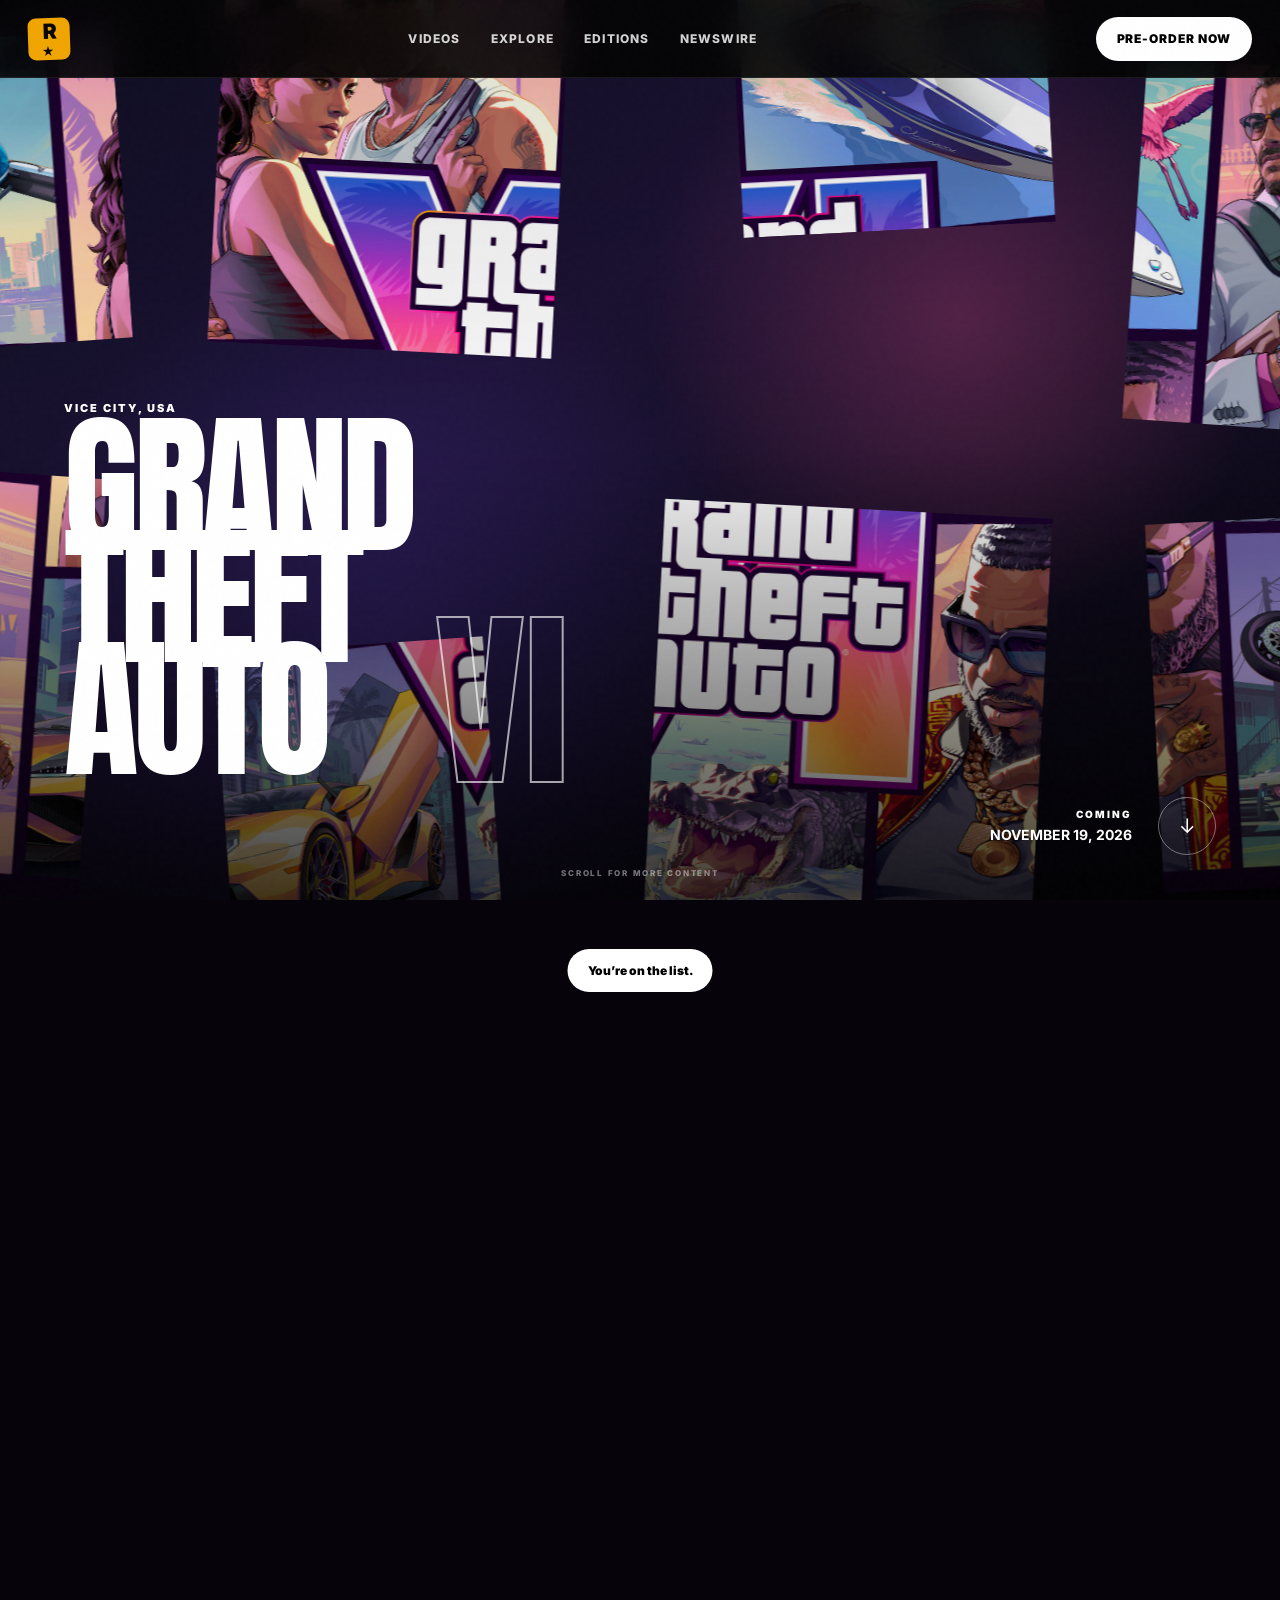
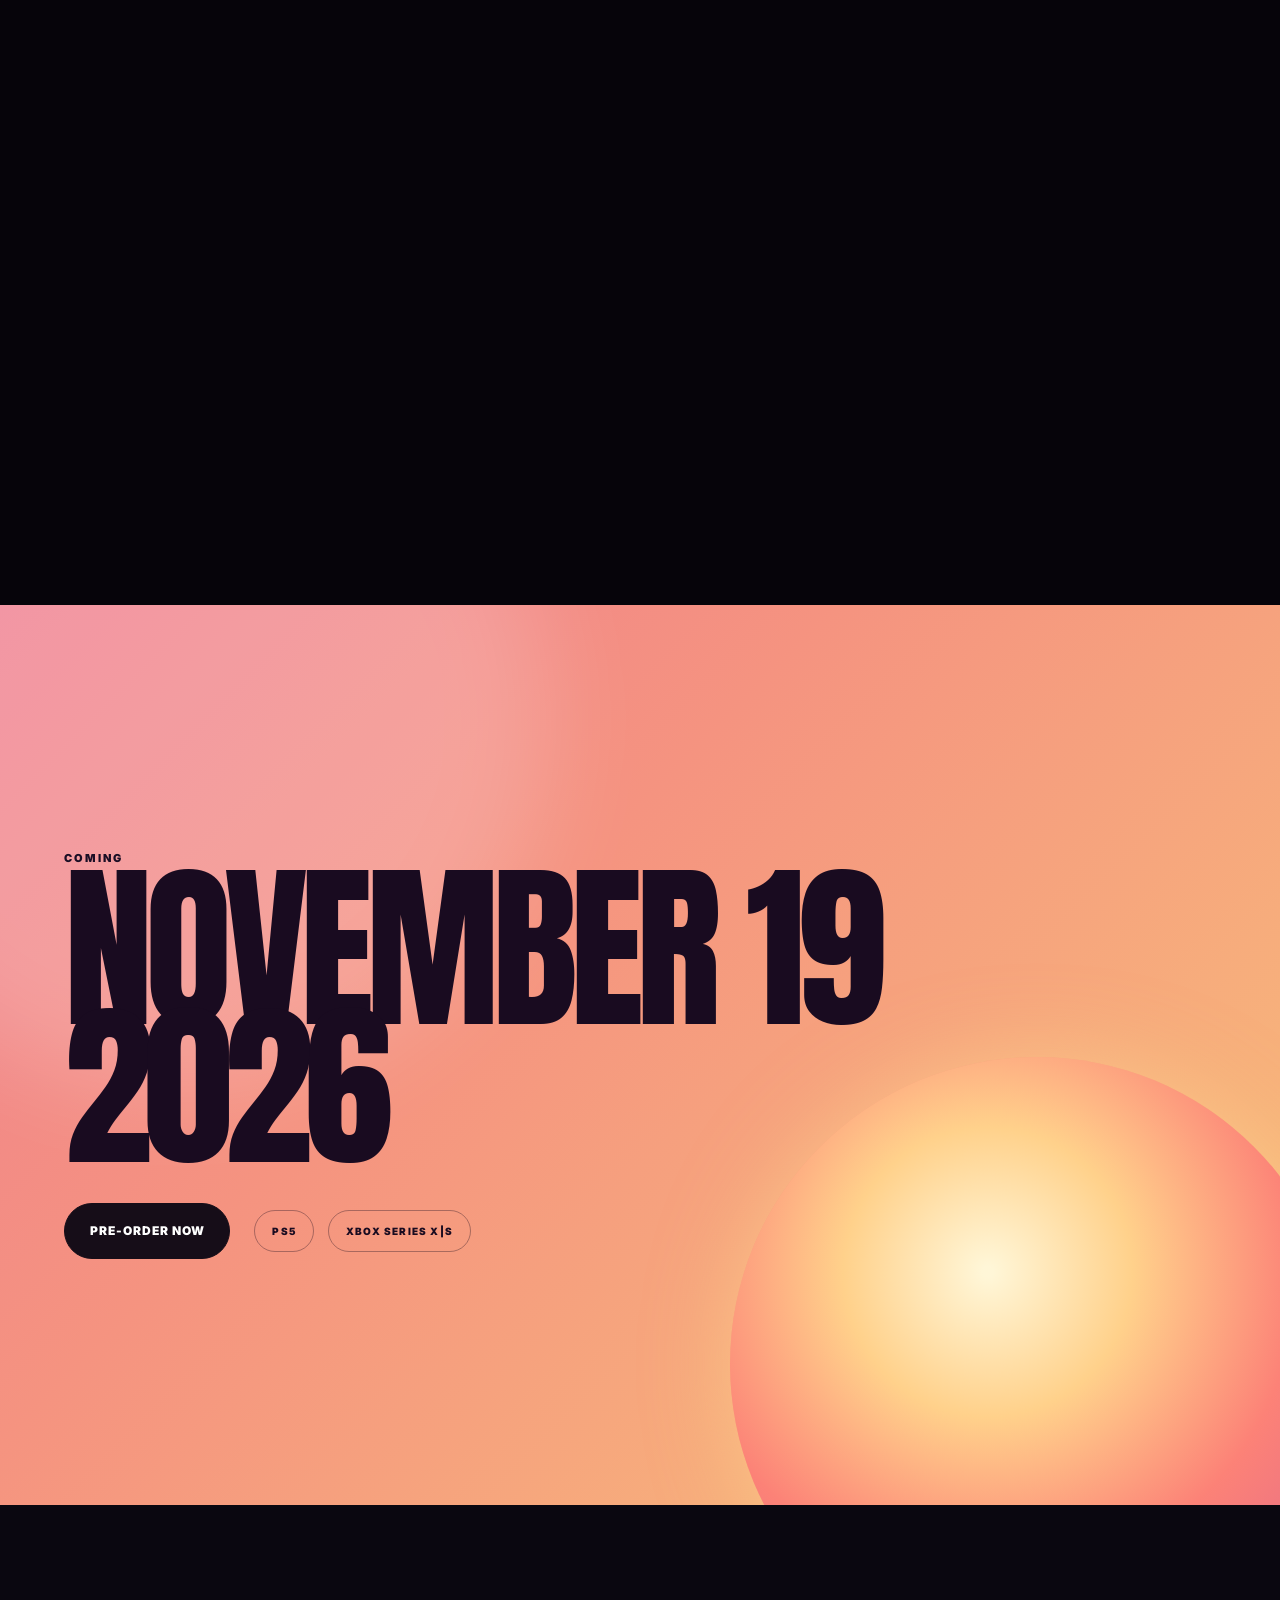
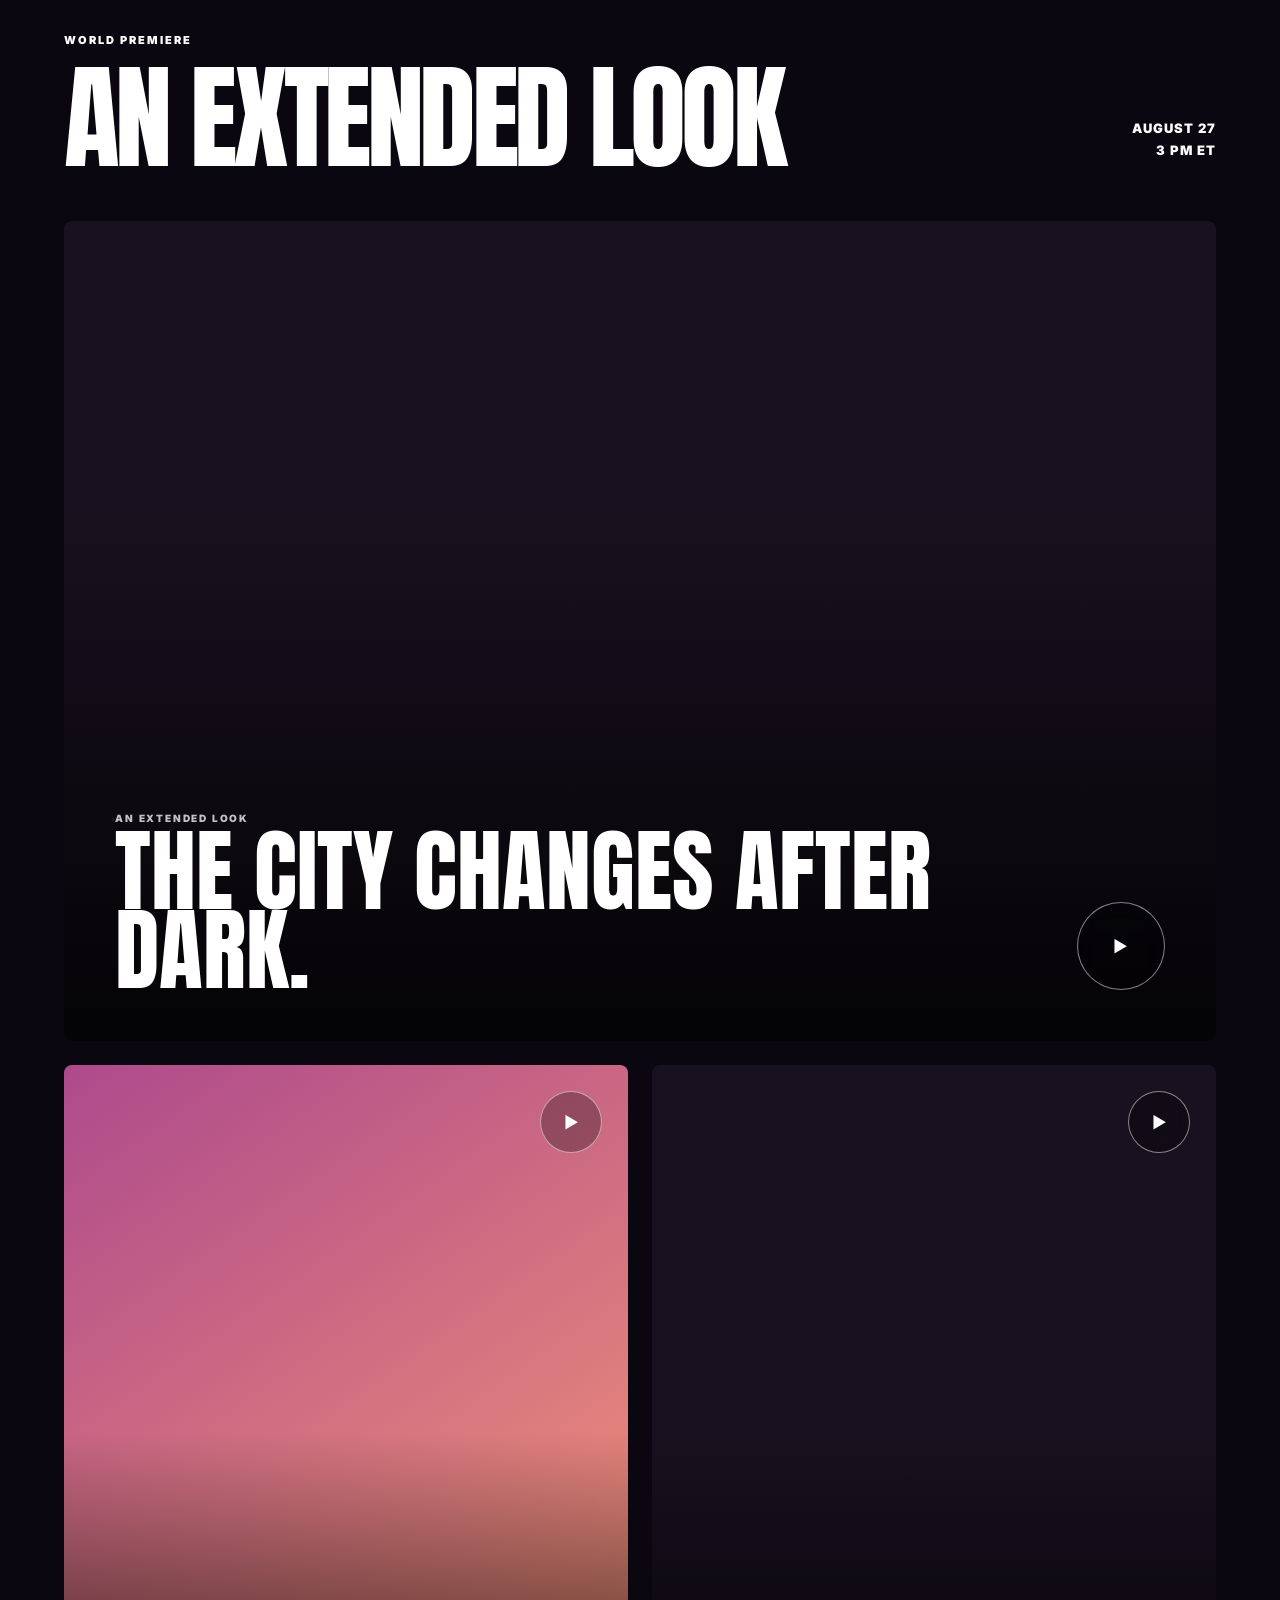
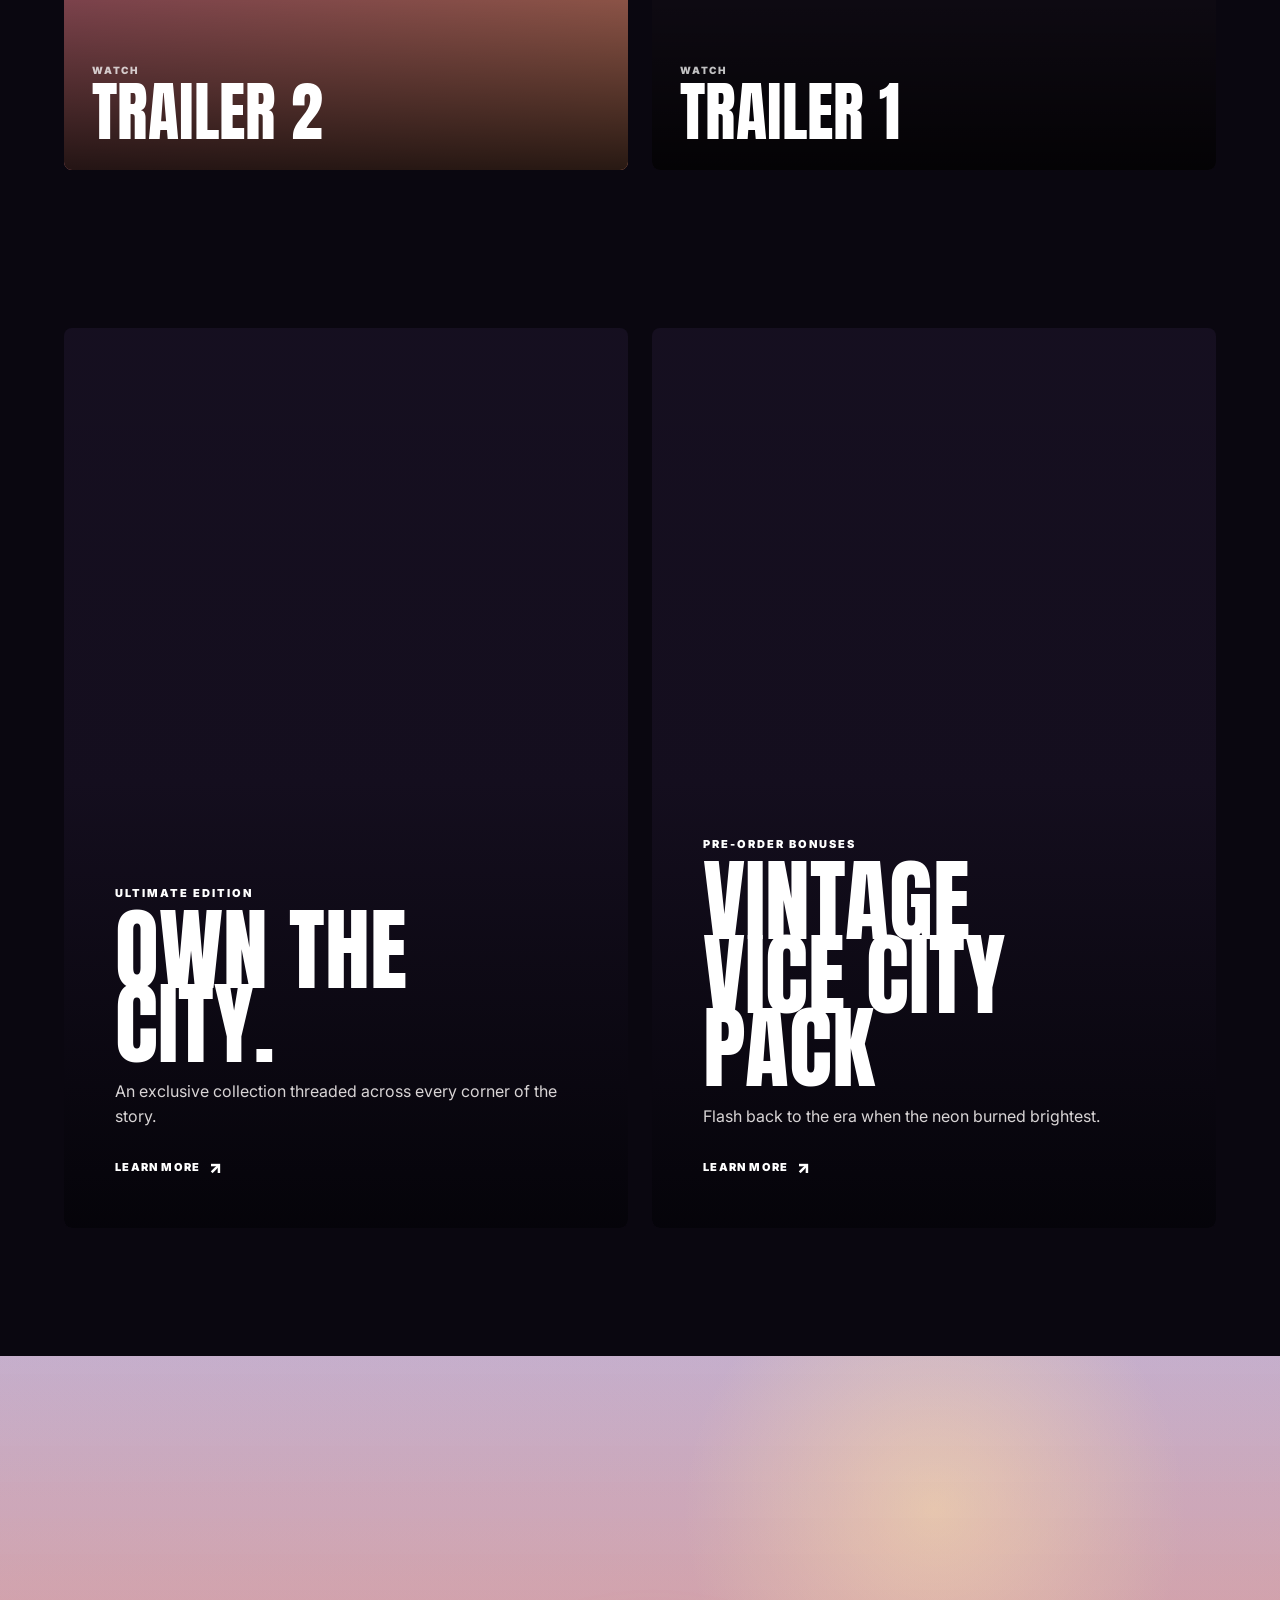
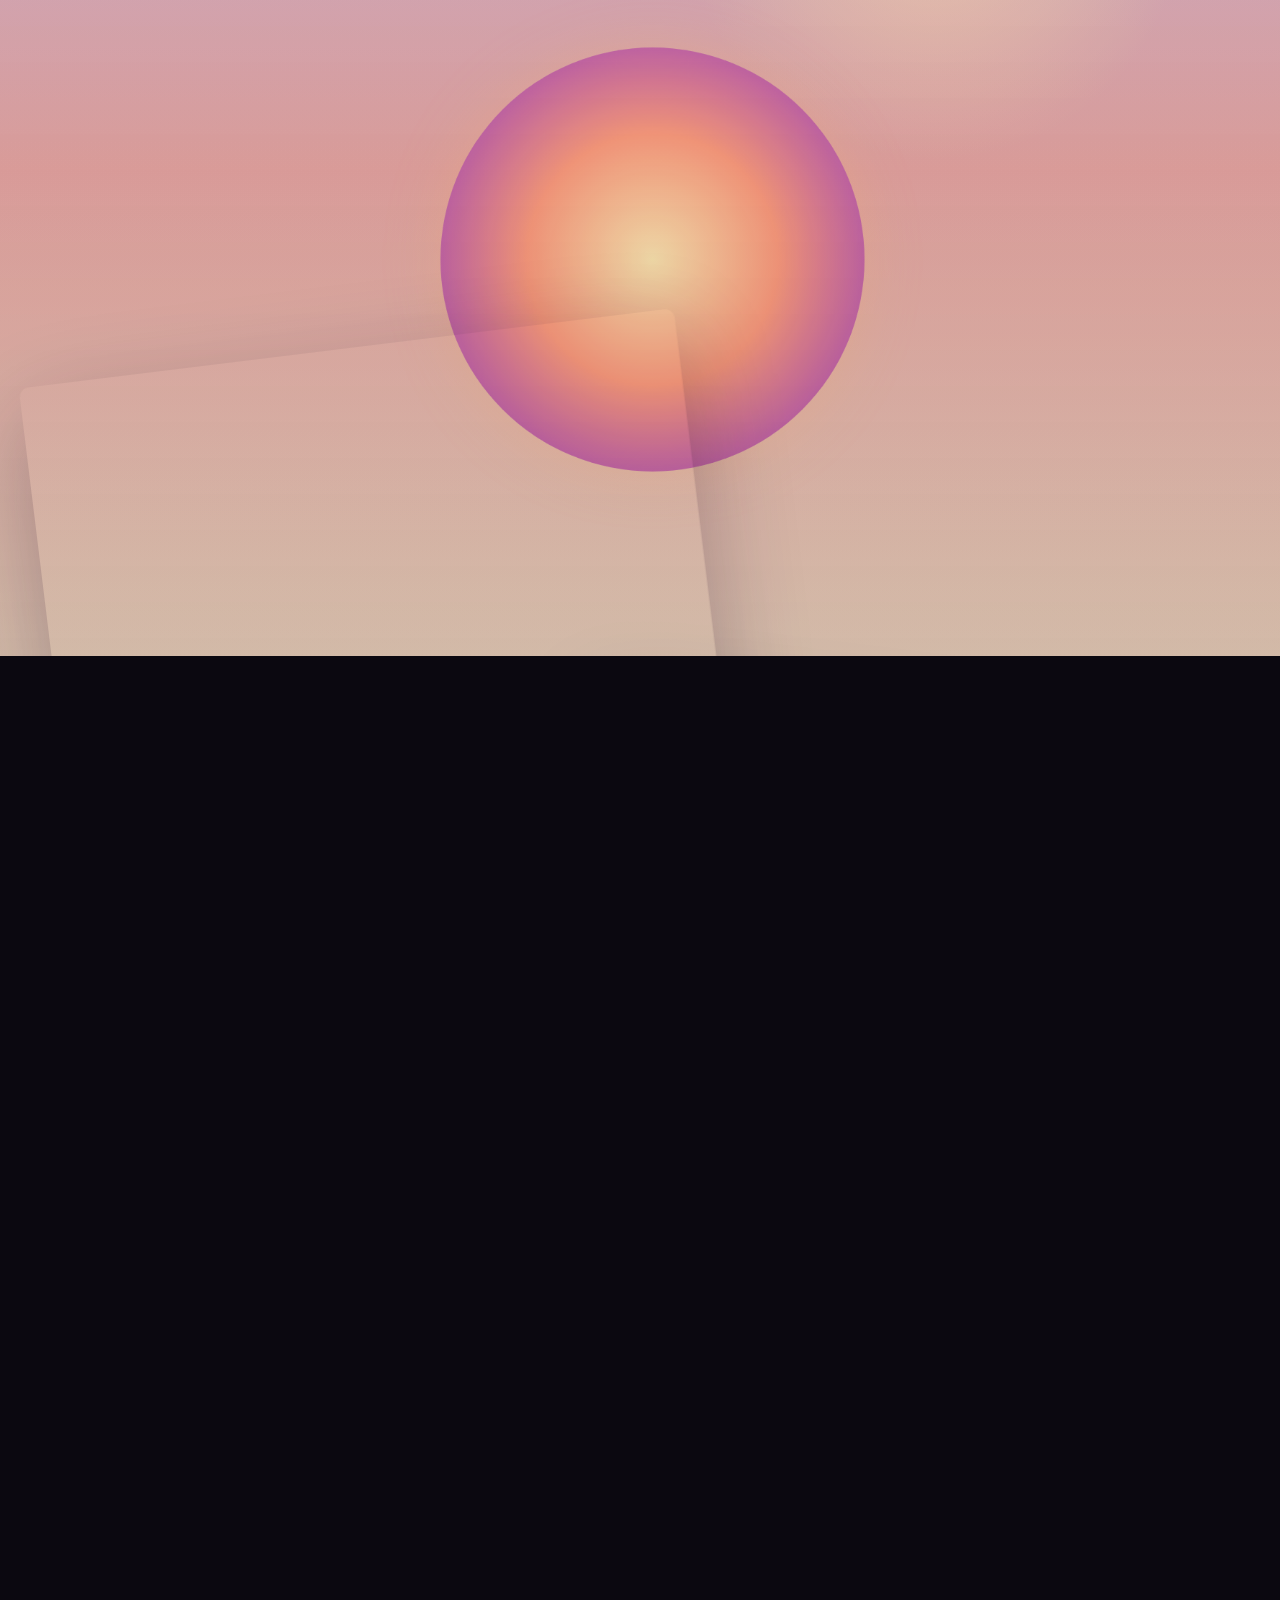
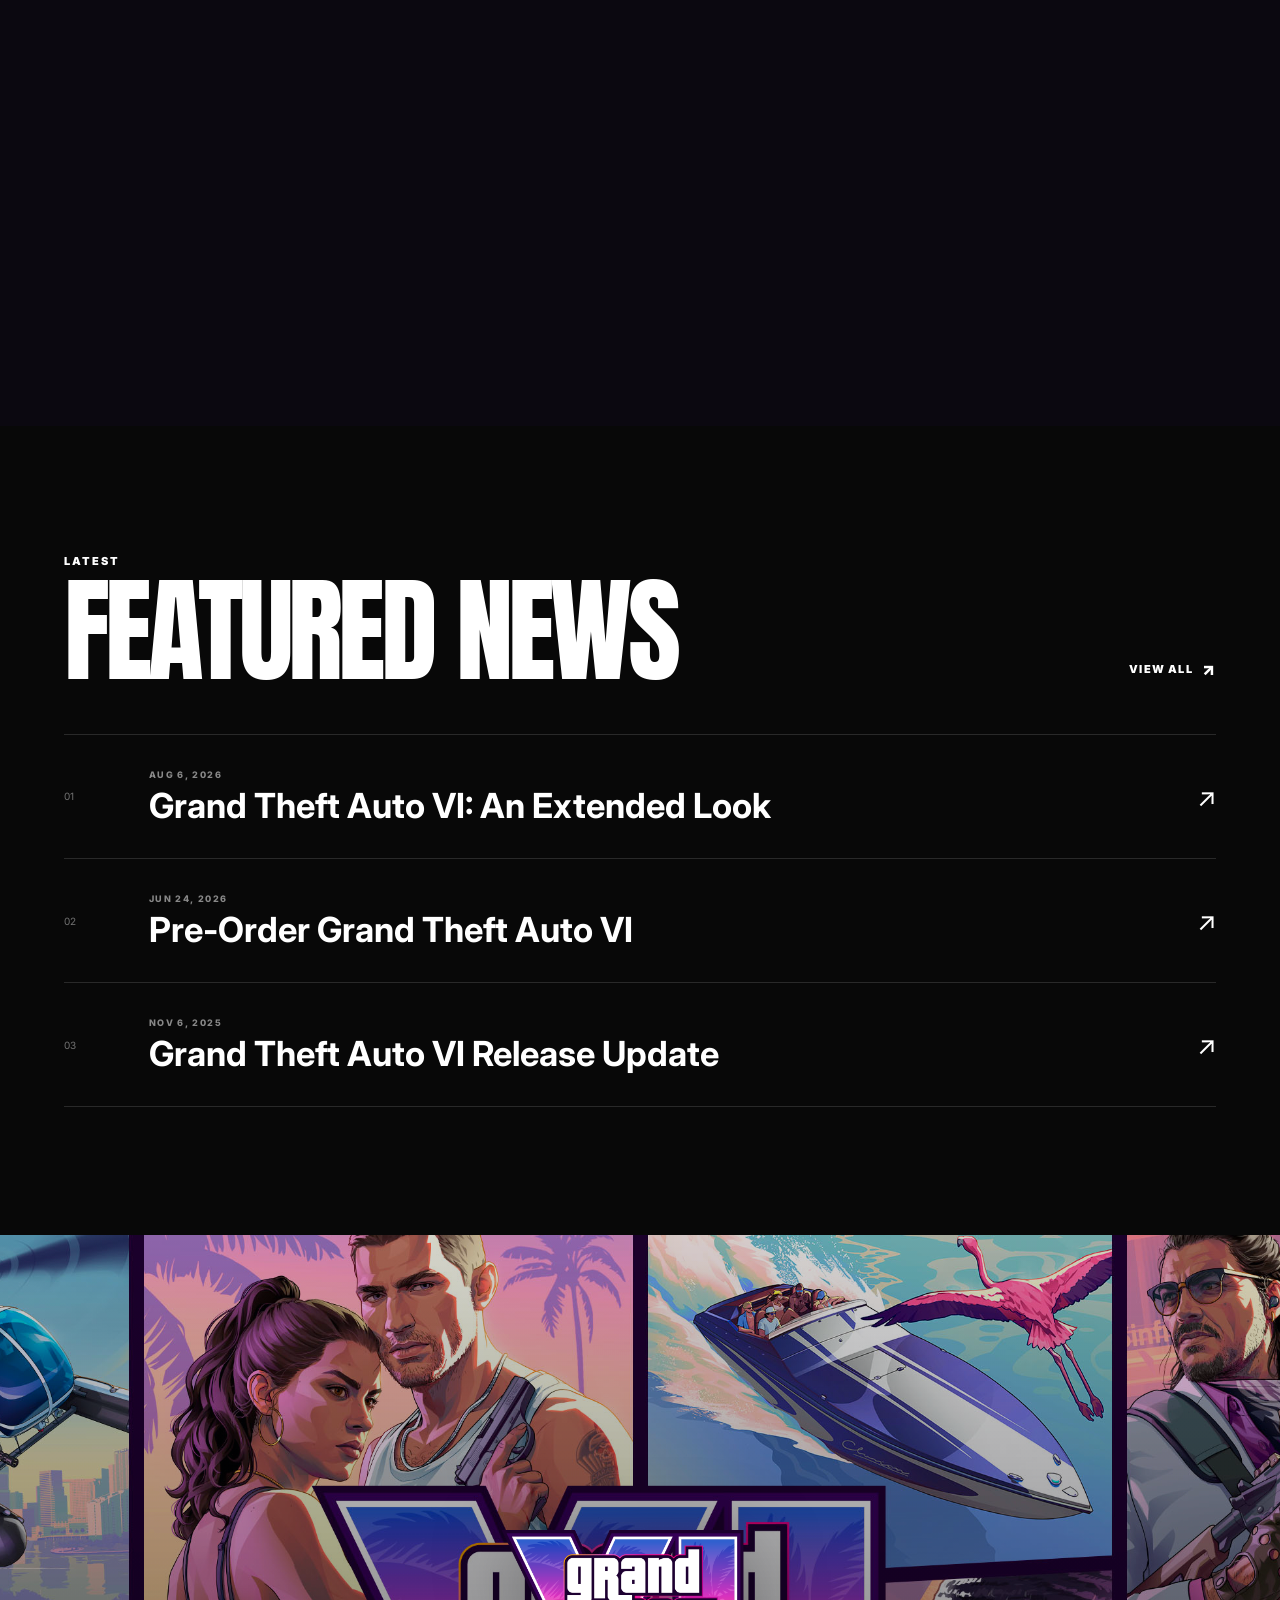
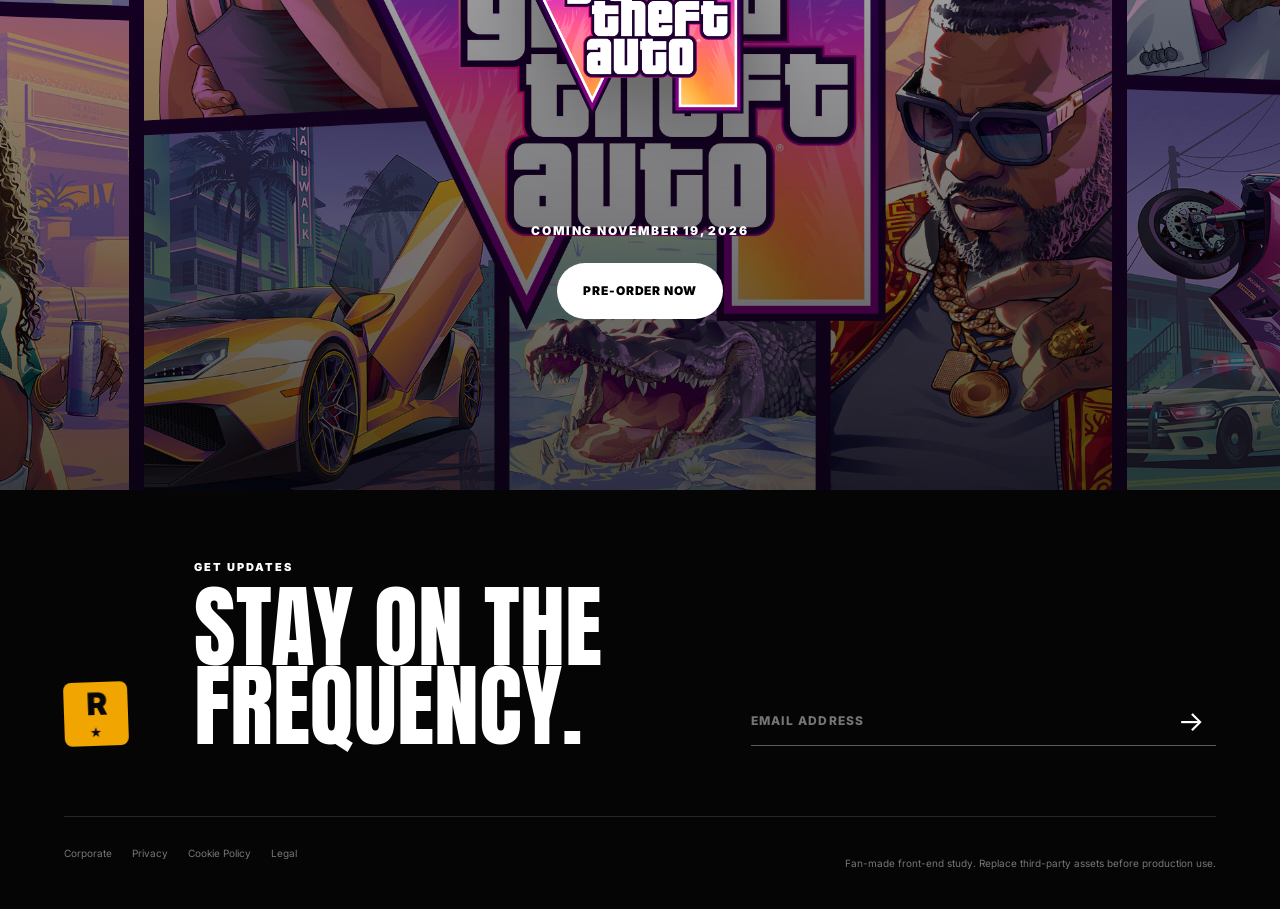
==== index.html @ 7bf3c5e7 "first commit" ====
<!DOCTYPE html>
<html lang="en">
<head>
  <meta charset="UTF-8" />
  <meta name="viewport" content="width=device-width, initial-scale=1.0" />
  <meta name="theme-color" content="#050505" />
  <meta name="description" content="A cinematic GTA VI inspired front-end study built with plain HTML, CSS and JavaScript." />
  <title>VI — Cinematic Landing Page</title>
  <link rel="preconnect" href="https://fonts.googleapis.com" />
  <link rel="preconnect" href="https://fonts.gstatic.com" crossorigin />
  <link href="https://fonts.googleapis.com/css2?family=Anton&family=Inter:wght@400;500;600;700;800;900&family=League+Gothic&display=swap" rel="stylesheet" />
  <link rel="stylesheet" href="styles.css" />
</head>
<body>
  <div class="noise" aria-hidden="true"></div>
  <div class="page-progress" aria-hidden="true"><span id="progressBar"></span></div>

  <header class="site-header" id="siteHeader">
    <a class="brand" href="#top" aria-label="Home">
      <span class="brand-mark">R<span>★</span></span>
    </a>

    <nav class="desktop-nav" aria-label="Primary navigation">
      <a href="#media">Videos</a>
      <a href="#story">Explore</a>
      <a href="#editions">Editions</a>
      <a href="#news">Newswire</a>
    </nav>

    <div class="header-actions">
      <a class="preorder preorder--small" href="product.html">Pre-Order Now</a>
      <button class="menu-toggle" id="menuToggle" aria-expanded="false" aria-controls="mobileMenu" aria-label="Open menu">
        <span></span><span></span>
      </button>
    </div>
  </header>

  <div class="mobile-menu" id="mobileMenu" aria-hidden="true">
    <div class="mobile-menu__inner">
      <a href="#media">Videos <span>01</span></a>
      <a href="#story">Explore <span>02</span></a>
      <a href="#editions">Editions <span>03</span></a>
      <a href="#news">Newswire <span>04</span></a>
      <a class="preorder" href="product.html">Pre-Order Now</a>
    </div>
  </div>

  <main id="top">
    <section class="hero" id="hero">
      <div class="hero-sticky">
        <div class="hero-backdrop" aria-hidden="true"></div>

        <div class="poster-stage" id="posterStage" aria-hidden="true">
          <div class="poster-slice s1"></div>
          <div class="poster-slice s2"></div>
          <div class="poster-slice s3"></div>
          <div class="poster-slice s4"></div>
          <div class="poster-slice s5"></div>
          <div class="poster-slice s6"></div>
          <div class="poster-slice s7"></div>
          <div class="poster-slice s8"></div>
          <img class="hero-logo" src="assets/poster-logo.png" alt="" />
        </div>

        <div class="hero-vignette" aria-hidden="true"></div>

        <div class="hero-copy">
          <p class="eyebrow">Vice City, USA</p>
          <h1><span>GRAND</span><span>THEFT</span><span>AUTO</span></h1>
          <div class="hero-vi">VI</div>
        </div>

        <div class="hero-bottom">
          <div>
            <p>COMING</p>
            <strong>NOVEMBER 19, 2026</strong>
          </div>
          <a href="#media" class="round-link" aria-label="Scroll to media">
            <span>↓</span>
          </a>
        </div>

        <div class="scroll-label">SCROLL FOR MORE CONTENT</div>
      </div>
    </section>

    <section class="release-panel section-pad reveal-section">
      <div class="release-panel__glow"></div>
      <div class="release-panel__content">
        <p class="eyebrow dark">Coming</p>
        <h2>November 19<br />2026</h2>
        <div class="release-actions">
          <a class="preorder preorder--dark" href="product.html">Pre-Order Now</a>
          <div class="platforms">
            <span>PS5</span>
            <span>XBOX SERIES X|S</span>
          </div>
        </div>
      </div>
      <div class="sun-disc" aria-hidden="true"></div>
    </section>

    <section class="look-section section-pad" id="media">
      <div class="section-heading reveal">
        <p class="eyebrow">World Premiere</p>
        <h2>An Extended Look</h2>
        <div class="date-lockup">
          <span>AUGUST 27</span>
          <span>3 PM ET</span>
        </div>
      </div>

      <article class="feature-card reveal-card">
        <div class="feature-card__media media-feature"></div>
        <div class="feature-card__shade"></div>
        <div class="feature-card__content">
          <div>
            <p class="kicker">An Extended Look</p>
            <h3>The city changes after dark.</h3>
          </div>
          <button class="play-button" data-video="Extended Look" aria-label="Play extended look"><span>▶</span></button>
        </div>
      </article>

      <div class="trailer-grid">
        <article class="media-card reveal-card">
          <div class="media-card__image trailer-two"></div>
          <div class="media-card__overlay"></div>
          <button class="play-button small" data-video="Trailer 2" aria-label="Play trailer 2"><span>▶</span></button>
          <div class="media-card__meta"><p>Watch</p><h3>Trailer 2</h3></div>
        </article>
        <article class="media-card reveal-card">
          <div class="media-card__image trailer-one"></div>
          <div class="media-card__overlay"></div>
          <button class="play-button small" data-video="Trailer 1" aria-label="Play trailer 1"><span>▶</span></button>
          <div class="media-card__meta"><p>Watch</p><h3>Trailer 1</h3></div>
        </article>
      </div>
    </section>

    <section class="edition-section section-pad" id="editions">
      <div class="edition-grid">
        <article class="edition-card reveal-card">
          <div class="edition-card__visual edition-art"></div>
          <div class="edition-card__gradient"></div>
          <div class="edition-card__content">
            <p class="eyebrow">Ultimate Edition</p>
            <h2>Own the city.</h2>
            <p>An exclusive collection threaded across every corner of the story.</p>
            <a href="product.html" class="text-link">Learn More <span>↗</span></a>
          </div>
        </article>

        <article class="edition-card reveal-card">
          <div class="edition-card__visual vintage-art"></div>
          <div class="edition-card__gradient"></div>
          <div class="edition-card__content">
            <p class="eyebrow">Pre-Order Bonuses</p>
            <h2>Vintage<br />Vice City Pack</h2>
            <p>Flash back to the era when the neon burned brightest.</p>
            <a href="product.html" class="text-link">Learn More <span>↗</span></a>
          </div>
        </article>
      </div>
    </section>

    <section class="story-section" id="story">
      <div class="story-sequence" id="storySequence">
        <div class="story-sticky">
          <div class="story-visual" id="storyVisual" aria-hidden="true">
            <div class="story-image story-image--a" style="transform: translate3d(0px, 348.4px, 0px) rotate(-7deg) scale(0.92);"></div>
            <div class="story-image story-image--b" style="transform: translate3d(0px, 522.6px, 0px) rotate(7deg) scale(0.92);"></div>
            <div class="story-orb" style="transform: translate3d(0px, 110px, 0px) scale(0.72);"></div>

            <!-- Promo cards use the same visual behavior as the supplied Rockstar section:
                 the card itself settles from ~.985 scale while the artwork moves upward
                 and eases back from a slightly enlarged parallax crop. -->
            <div class="story-promo-grid" id="storyPromoGrid">
              <a href="product.html" class="story-promo-card story-promo-card--ultimate" data-story-promo="ultimate" aria-label="View Collectible Box product">
                <div class="story-promo-card__bg story-promo-card__bg--ultimate"></div>
                <div class="story-promo-card__shade"></div>
                <div class="story-promo-card__copy">
                  <h4>Ultimate Edition</h4>
                  <p>An exclusive collection of items threaded across all aspects of Jason and Lucia’s story.</p>
                  <span class="story-promo-link">Learn More <b>→</b></span>
                </div>
              </a>

              <a href="product.html" class="story-promo-card story-promo-card--vintage" data-story-promo="vintage" aria-label="View Collectible Box product">
                <div class="story-promo-card__bg story-promo-card__bg--vintage"></div>
                <div class="story-promo-card__shade"></div>
                <div class="story-promo-card__copy story-promo-card__copy--vintage">
                  <q>Pre-Order Bonuses</q>
                  <h4>Vintage<br />Vice City Pack</h4>
                  <p>Pre-order to get unique benefits that flash back to when the neon burned brightest.</p>
                  <span class="story-promo-link">Learn More <b>→</b></span>
                </div>
              </a>
            </div>

            <div class="story-visual__wash"></div>
          </div>

          <article class="story-panel story-panel--copy" data-story-panel="copy">
            <div class="story-copy">
              <p class="eyebrow story-eyebrow">Vice City, USA.</p>
              <h2 class="story-title" aria-label="The darkest side of the sunniest place in America.">
                <span>The darkest</span>
                <span>side of the</span>
                <span>sunniest place</span>
                <span>in America.</span>
              </h2>
              <p class="story-lead">Jason and Lucia have always known the deck is stacked against them. When an easy score goes wrong, they are forced deeper into a criminal conspiracy stretching across the state — and forced to rely on each other more than ever.</p>
              <span class="story-count">01 / 03</span>
            </div>
          </article>

          <a href="product.html" class="story-panel story-panel--portal story-panel--people" data-story-panel="people">
            <div class="story-panel__media story-panel__media--people"></div>
            <div class="story-panel__shade"></div>
            <div class="story-panel__content">
              <p>People &amp; Places</p>
              <h3>Only in<br />Leonida</h3>
              <span>Explore More ↗</span>
            </div>
            <span class="story-count">02 / 03</span>
          </a>

          <a href="#media" class="story-panel story-panel--portal story-panel--media" data-story-panel="media">
            <div class="story-panel__media story-panel__media--media"></div>
            <div class="story-panel__shade"></div>
            <div class="story-panel__content">
              <p>Downloads</p>
              <h3>Media &amp;<br />Artwork</h3>
              <span>See All ↗</span>
            </div>
            <span class="story-count">03 / 03</span>
          </a>
        </div>
      </div>
    </section>

    <section class="news-section section-pad" id="news">
      <div class="news-head reveal">
        <div>
          <p class="eyebrow">Latest</p>
          <h2>Featured News</h2>
        </div>
        <a href="#" class="text-link">View All <span>↗</span></a>
      </div>

      <div class="news-list">
        <article class="news-item reveal-card">
          <span class="news-no">01</span>
          <div><p>AUG 6, 2026</p><h3>Grand Theft Auto VI: An Extended Look</h3></div>
          <span class="news-arrow">↗</span>
        </article>
        <article class="news-item reveal-card">
          <span class="news-no">02</span>
          <div><p>JUN 24, 2026</p><h3>Pre-Order Grand Theft Auto VI</h3></div>
          <span class="news-arrow">↗</span>
        </article>
        <article class="news-item reveal-card">
          <span class="news-no">03</span>
          <div><p>NOV 6, 2025</p><h3>Grand Theft Auto VI Release Update</h3></div>
          <span class="news-arrow">↗</span>
        </article>
      </div>
    </section>

    <section class="final-banner">
      <div class="final-banner__bg"></div>
      <img src="assets/poster-logo.png" alt="Grand Theft Auto VI" />
      <p>COMING NOVEMBER 19, 2026</p>
      <a href="product.html" class="preorder">Pre-Order Now</a>
    </section>
  </main>

  <footer class="site-footer">
    <div class="footer-top">
      <div class="footer-brand">R<span>★</span></div>
      <div class="footer-copy">
        <p class="eyebrow">Get Updates</p>
        <h2>Stay on the frequency.</h2>
      </div>
      <form class="signup" id="signupForm">
        <label class="sr-only" for="email">Email address</label>
        <input id="email" type="email" placeholder="EMAIL ADDRESS" required />
        <button type="submit">→</button>
      </form>
    </div>

    <div class="footer-bottom">
      <div class="footer-links">
        <a href="#">Corporate</a><a href="#">Privacy</a><a href="#">Cookie Policy</a><a href="#">Legal</a>
      </div>
      <p>Fan-made front-end study. Replace third-party assets before production use.</p>
    </div>
  </footer>

  <div class="video-modal" id="videoModal" aria-hidden="true" role="dialog" aria-modal="true" aria-labelledby="modalTitle">
    <button class="modal-close" id="modalClose" aria-label="Close video">×</button>
    <div class="video-modal__inner">
      <p class="eyebrow">Now Playing</p>
      <h2 id="modalTitle">Trailer</h2>
      <div class="video-placeholder">
        <span>▶</span>
        <p>Connect your own MP4 / YouTube embed here.</p>
      </div>
    </div>
  </div>

  <div class="toast" id="toast" role="status" aria-live="polite">You’re on the list.</div>

  <script src="script.js"></script>
</body>
</html>
---- styles.css ----
:root {
  --black: #050505;
  --soft-black: #101010;
  --white: #f6f3ec;
  --purple: #5537b7;
  --violet: #8b4ec4;
  --pink: #ff4f9a;
  --coral: #ff8c67;
  --yellow: #ffd76d;
  --line: rgba(255,255,255,.16);
  --ease: cubic-bezier(.2,.75,.25,1);
}

* { box-sizing: border-box; }
html { scroll-behavior: smooth; background: var(--black); }
body {
  margin: 0;
  background: var(--black);
  color: white;
  font-family: Inter, system-ui, -apple-system, BlinkMacSystemFont, "Segoe UI", sans-serif;
  overflow-x: hidden;
}
body.menu-open, body.modal-open { overflow: hidden; }
a { color: inherit; text-decoration: none; }
button, input { font: inherit; }
button { color: inherit; }
img { max-width: 100%; display: block; }

.noise {
  position: fixed; inset: 0; z-index: 999; pointer-events: none; opacity: .035;
  background-image: url("data:image/svg+xml,%3Csvg viewBox='0 0 180 180' xmlns='http://www.w3.org/2000/svg'%3E%3Cfilter id='n'%3E%3CfeTurbulence type='fractalNoise' baseFrequency='.9' numOctaves='4' stitchTiles='stitch'/%3E%3C/filter%3E%3Crect width='100%25' height='100%25' filter='url(%23n)' opacity='.5'/%3E%3C/svg%3E");
}
.page-progress { position: fixed; top: 0; left: 0; width: 100%; height: 2px; z-index: 1000; background: transparent; }
.page-progress span { display: block; width: 0; height: 100%; background: linear-gradient(90deg,var(--pink),var(--coral),var(--yellow)); }

.site-header {
  position: fixed; z-index: 100; top: 0; left: 0; right: 0;
  height: 78px; display: flex; align-items: center; justify-content: space-between;
  padding: 0 28px; background: rgba(4,4,4,.9); border-bottom: 1px solid rgba(255,255,255,.08);
  backdrop-filter: blur(18px); transition: transform .45s var(--ease), background .3s ease;
}
.site-header.is-hidden { transform: translateY(-100%); }
.brand-mark, .footer-brand {
  width: 42px; aspect-ratio: 1; display: grid; place-items: center; border-radius: 8px;
  background: #f0a500; color: #080808; font-weight: 1000; font-size: 21px; letter-spacing: -2px;
  transform: rotate(-2deg);
}
.brand-mark span, .footer-brand span { font-size: 12px; align-self: start; margin-left: -4px; }
.desktop-nav { display: flex; gap: 30px; font-size: 12px; text-transform: uppercase; letter-spacing: .1em; font-weight: 800; }
.desktop-nav a { position: relative; opacity: .82; }
.desktop-nav a::after { content:""; position:absolute; left:0; right:100%; bottom:-7px; height:2px; background:white; transition:right .25s ease; }
.desktop-nav a:hover::after { right:0; }
.desktop-nav a:hover { opacity:1; }
.header-actions { display:flex; align-items:center; gap:14px; }
.preorder {
  display:inline-flex; align-items:center; justify-content:center; min-height:56px; padding: 0 25px;
  border:1px solid rgba(255,255,255,.26); border-radius: 999px; background:white; color:black;
  text-transform: uppercase; font-size:12px; font-weight:900; letter-spacing:.08em;
  transition: transform .25s var(--ease), background .25s ease, color .25s ease;
}
.preorder:hover { transform:translateY(-2px); background:var(--pink); color:white; }
.preorder--small { min-height:44px; padding-inline:20px; }
.menu-toggle { width:46px; height:46px; border:1px solid rgba(255,255,255,.2); border-radius:50%; background:transparent; display:none; place-items:center; cursor:pointer; }
.menu-toggle span { position:absolute; width:17px; height:1.5px; background:white; transition:.3s ease; }
.menu-toggle span:first-child { transform:translateY(-4px); }
.menu-toggle span:last-child { transform:translateY(4px); }
.menu-open .menu-toggle span:first-child { transform:rotate(45deg); }
.menu-open .menu-toggle span:last-child { transform:rotate(-45deg); }
.mobile-menu { position:fixed; inset:0; z-index:90; background:#070707; display:grid; align-items:center; transform:translateY(-105%); transition:transform .55s var(--ease); }
.mobile-menu.is-open { transform:translateY(0); }
.mobile-menu__inner { padding:110px 24px 30px; display:grid; gap:0; }
.mobile-menu__inner > a:not(.preorder) { display:flex; justify-content:space-between; align-items:end; padding:18px 0; border-bottom:1px solid #262626; font: 400 clamp(36px,10vw,64px)/1 Anton,sans-serif; text-transform:uppercase; }
.mobile-menu__inner a span { font:700 11px/1 Inter,sans-serif; opacity:.45; }
.mobile-menu .preorder { margin-top:24px; }

.hero { height: 245vh; background:#06040a; }
.hero-sticky { position: sticky; top:0; width:100%; height:100svh; overflow:hidden; isolation:isolate; }
.hero-backdrop { position:absolute; inset:0; background:
  radial-gradient(circle at 75% 35%, rgba(255,90,158,.28), transparent 28%),
  radial-gradient(circle at 30% 70%, rgba(86,58,187,.33), transparent 35%),
  linear-gradient(145deg,#111026 0%,#1c1234 40%,#07060d 100%); }
.poster-stage { position:absolute; inset:0; transform:scale(.84); transition:filter .2s; }
.poster-slice { position:absolute; inset:0; background-image:url('assets/poster-full.jpg'); background-position:center; background-size:cover; will-change:transform,clip-path,opacity; filter:saturate(1.04) contrast(1.02); }
.s1 { clip-path:polygon(0 0,18% 0,18% 44%,0 44%); transform:translate(-15vw,-12vh) rotate(-4deg); }
.s2 { clip-path:polygon(18% 0,50% 0,50% 56%,18% 56%); transform:translate(-8vw,-18vh) rotate(3deg); }
.s3 { clip-path:polygon(50% 0,79% 0,79% 40%,50% 40%); transform:translate(10vw,-18vh) rotate(-3deg); }
.s4 { clip-path:polygon(79% 0,100% 0,100% 51%,79% 51%); transform:translate(16vw,-8vh) rotate(4deg); }
.s5 { clip-path:polygon(0 44%,18% 44%,18% 100%,0 100%); transform:translate(-18vw,13vh) rotate(4deg); }
.s6 { clip-path:polygon(18% 56%,43% 56%,43% 100%,18% 100%); transform:translate(-8vw,18vh) rotate(-4deg); }
.s7 { clip-path:polygon(43% 40%,79% 40%,79% 100%,43% 100%); transform:translate(9vw,17vh) rotate(3deg); }
.s8 { clip-path:polygon(79% 51%,100% 51%,100% 100%,79% 100%); transform:translate(18vw,11vh) rotate(-3deg); }
.hero-logo { position:absolute; z-index:4; width:min(35vw,620px); left:50%; top:50%; transform:translate(-50%,-50%) scale(.72); opacity:0; filter:drop-shadow(0 12px 30px rgba(0,0,0,.35)); will-change:transform,opacity; }
.hero-vignette { position:absolute; inset:0; z-index:5; background:linear-gradient(180deg,rgba(0,0,0,.12),rgba(0,0,0,.03) 50%,rgba(0,0,0,.75)); pointer-events:none; }
.hero-copy { position:absolute; z-index:6; left:clamp(24px,5vw,80px); bottom:15vh; opacity:1; transition:opacity .2s; }
.eyebrow { margin:0 0 14px; font-size:11px; text-transform:uppercase; font-weight:900; letter-spacing:.18em; }
.eyebrow.dark { color:#1b0e25; }
.hero-copy h1 { margin:0; font:400 clamp(66px,12vw,190px)/.73 Anton,sans-serif; letter-spacing:-.035em; text-transform:uppercase; }
.hero-copy h1 span { display:block; }
.hero-vi { position:absolute; left:calc(100% + 22px); bottom:-8px; font:400 clamp(88px,15vw,230px)/.75 Anton,sans-serif; color:transparent; -webkit-text-stroke:2px rgba(255,255,255,.8); opacity:.8; }
.hero-bottom { position:absolute; z-index:6; right:clamp(24px,5vw,80px); bottom:5vh; display:flex; align-items:center; gap:26px; text-align:right; }
.hero-bottom p { margin:0 0 4px; font-size:10px; letter-spacing:.2em; font-weight:900; }
.hero-bottom strong { font-size:14px; }
.round-link { width:58px; aspect-ratio:1; display:grid; place-items:center; border:1px solid rgba(255,255,255,.4); border-radius:50%; font-size:20px; transition:.25s ease; }
.round-link:hover { background:white; color:black; transform:translateY(3px); }
.scroll-label { position:absolute; z-index:6; left:50%; bottom:2.5vh; transform:translateX(-50%); font-size:8px; letter-spacing:.22em; font-weight:800; opacity:.45; }

.section-pad { padding: clamp(80px,10vw,150px) clamp(22px,5vw,80px); }
.release-panel { min-height:100svh; display:flex; align-items:center; position:relative; overflow:hidden; background:linear-gradient(135deg,#ef7e8f 0%,#f59380 38%,#f8c079 100%); color:#190b20; }
.release-panel__glow { position:absolute; width:58vw; aspect-ratio:1; border-radius:50%; left:-15vw; top:-20vw; background:rgba(255,255,255,.19); filter:blur(50px); }
.release-panel__content { position:relative; z-index:2; }
.release-panel h2 { margin:0; font:400 clamp(80px,14vw,220px)/.77 Anton,sans-serif; text-transform:uppercase; letter-spacing:-.045em; }
.release-actions { display:flex; align-items:center; gap:24px; margin-top:48px; }
.preorder--dark { background:#160d18; color:white; border-color:#160d18; }
.platforms { display:flex; gap:14px; flex-wrap:wrap; font-size:10px; font-weight:900; letter-spacing:.12em; }
.platforms span { border:1px solid rgba(28,12,29,.35); border-radius:999px; padding:14px 17px; }
.sun-disc { position:absolute; right:-5vw; bottom:-13vw; width:48vw; aspect-ratio:1; border-radius:50%; background:radial-gradient(circle at 42% 35%,#fff6d7 0 1%,#ffd18b 27%,#fc8277 58%,#d96191 100%); box-shadow:0 0 80px rgba(255,220,145,.5); }

.look-section { background:#0a0710; }
.section-heading { display:grid; grid-template-columns:1fr auto; align-items:end; gap:24px; max-width:1500px; margin:0 auto 55px; }
.section-heading .eyebrow { grid-column:1/-1; margin-bottom:-2px; }
.section-heading h2, .news-head h2 { margin:0; font:400 clamp(60px,9vw,150px)/.84 Anton,sans-serif; text-transform:uppercase; letter-spacing:-.04em; }
.date-lockup { display:grid; gap:6px; text-align:right; font-size:13px; font-weight:900; letter-spacing:.08em; padding-bottom:8px; }
.feature-card { position:relative; height:min(74vw,820px); max-width:1500px; margin:0 auto; overflow:hidden; border-radius:8px; background:#18111f; }
.feature-card__media, .media-card__image, .edition-card__visual, .portal-card { background-position:center; background-size:cover; }
.media-feature { background-image:url('https://www.rockstargames.com/VI/_next/static/media/featured.0y5yxwenpsgc3.jpg'); }
.feature-card__media { position:absolute; inset:-5%; transition:transform 1s var(--ease); }
.feature-card:hover .feature-card__media { transform:scale(1.035); }
.feature-card__shade { position:absolute; inset:0; background:linear-gradient(180deg,transparent 35%,rgba(0,0,0,.85)); }
.feature-card__content { position:absolute; inset:auto 0 0; padding:clamp(24px,4vw,58px); display:flex; align-items:end; justify-content:space-between; gap:20px; }
.kicker, .media-card__meta p { margin:0 0 8px; font-size:10px; text-transform:uppercase; letter-spacing:.18em; font-weight:900; opacity:.75; }
.feature-card h3 { margin:0; font:400 clamp(44px,7vw,105px)/.88 Anton,sans-serif; text-transform:uppercase; max-width:850px; }
.play-button { width:88px; aspect-ratio:1; flex:none; border:1px solid rgba(255,255,255,.5); background:rgba(0,0,0,.28); backdrop-filter:blur(12px); border-radius:50%; cursor:pointer; transition:.25s var(--ease); }
.play-button:hover { transform:scale(1.08); background:white; color:black; }
.play-button.small { width:62px; position:absolute; z-index:4; right:26px; top:26px; }
.trailer-grid { max-width:1500px; margin:24px auto 0; display:grid; grid-template-columns:1fr 1fr; gap:24px; }
.media-card { position:relative; aspect-ratio:4/5; overflow:hidden; border-radius:8px; background:#18111f; }
.media-card__image { position:absolute; inset:0; transition:transform .8s var(--ease); }
.media-card:hover .media-card__image { transform:scale(1.04); }
.trailer-two { background-image:url('https://www.rockstargames.com/VI/_next/static/media/trailer-2.0l.7aqib91fz6.jpg'), linear-gradient(145deg,#ae4a8c,#f99a75); }
.trailer-one { background-image:url('https://www.rockstargames.com/VI/_next/static/media/trailer-1.06b6paykx247w.jpg'); }
.media-card__overlay { position:absolute; inset:0; background:linear-gradient(180deg,transparent 52%,rgba(0,0,0,.84)); }
.media-card__meta { position:absolute; z-index:3; left:28px; bottom:28px; }
.media-card__meta h3 { margin:0; font:400 clamp(42px,5vw,76px)/.9 Anton,sans-serif; text-transform:uppercase; }

.edition-section { background:#0a0710; padding-top:30px; }
.edition-grid { max-width:1500px; margin:auto; display:grid; grid-template-columns:1fr 1fr; gap:24px; }
.edition-card { position:relative; min-height:900px; overflow:hidden; border-radius:8px; background:#171022; }
.edition-card__visual { position:absolute; inset:0; transition:transform .9s var(--ease); }
.edition-card:hover .edition-card__visual { transform:scale(1.035); }
.edition-art { background-image:url('https://www.rockstargames.com/VI/_next/static/media/ultimate_mobile_en_us.03~7e7tlo4k4r.jpg'); background-position:center top; }
.vintage-art { background-image:url('https://www.rockstargames.com/VI/_next/static/media/VINTAGE_VICE_CITY_PACK_01.05zaof7o1uz.3.jpg'); }
.edition-card__gradient { position:absolute; inset:0; background:linear-gradient(180deg,rgba(4,3,8,.08),rgba(4,3,8,.15) 50%,rgba(4,3,8,.94)); }
.edition-card__content { position:absolute; z-index:2; bottom:0; padding:clamp(26px,4vw,55px); max-width:650px; }
.edition-card__content h2 { margin:0 0 18px; font:400 clamp(62px,7vw,112px)/.82 Anton,sans-serif; text-transform:uppercase; }
.edition-card__content > p:not(.eyebrow) { margin:0 0 26px; max-width:500px; color:#d8d4d5; line-height:1.55; }
.text-link { display:inline-flex; align-items:center; gap:9px; text-transform:uppercase; font-size:11px; font-weight:900; letter-spacing:.11em; }
.text-link span { font-size:17px; transition:transform .25s ease; }
.text-link:hover span { transform:translate(4px,-4px); }

.story-section {
  position: relative;
  z-index: 3;
  background: #0b0810;
  color: #171017;
}

/*
  The story is one long scroll sequence with a single sticky viewport.
  Each new panel travels from below the viewport and physically covers
  the previous one instead of simply fading between sections.
*/
.story-sequence { height: 430vh; position: relative; }
.story-sticky {
  position: sticky;
  top: 0;
  height: 100svh;
  overflow: hidden;
  isolation: isolate;
  background: #d4bfd3;
}
.story-visual {
  position: absolute;
  inset: 0;
  overflow: hidden;
  background:
    radial-gradient(circle at 73% 17%, rgba(255,224,176,.65), transparent 21%),
    linear-gradient(180deg,#cbb4d1 0%,#e8a7a2 46%,#ecd4bc 100%);
  z-index: 1;
}
.story-visual__wash {
  position: absolute;
  inset: 0;
  z-index: 4;
  pointer-events: none;
  background: linear-gradient(180deg, rgba(40,19,56,.03), rgba(42,15,37,.13));
}
.story-image {
  position: absolute;
  width: min(56vw, 920px);
  height: 88svh;
  background-size: cover;
  background-position: center;
  border-radius: 10px;
  box-shadow: 0 35px 100px rgba(46,19,48,.30);
  will-change: transform;
  overflow: hidden;
}
.story-image::after {
  content: "";
  position: absolute;
  inset: 0;
  background: linear-gradient(180deg, transparent 50%, rgba(17,8,25,.12));
}
.story-image--a {
  z-index: 2;
  left: 2.5vw;
  top: 10svh;
  background-image: url('https://www.rockstargames.com/VI/_next/static/media/mobile.0xsc-b1pnezup.jpg');
  background-position: center 32%;
}
.story-image--b {
  z-index: 3;
  right: 2.5vw;
  top: 25svh;
  background-image: url('https://www.rockstargames.com/VI/_next/static/media/mobile.0mi46.hy2kwfa.jpg');
  background-position: center 52%;
}
.story-orb {
  position: absolute;
  z-index: 1;
  width: min(46vw, 740px);
  aspect-ratio: 1;
  border-radius: 50%;
  top: 11svh;
  left: 28vw;
  background: radial-gradient(circle,#ffe9b1,#ff9e7e 42%,#ca6aa8 70%,#7755ac);
  box-shadow: 0 0 75px rgba(255,188,126,.34);
  will-change: transform;
}

.story-panel {
  position: absolute;
  inset: 0;
  z-index: 10;
  overflow: hidden;
  transform: translate3d(0, 105%, 0);
  transform-origin: center top;
  will-change: transform, border-radius, filter;
  backface-visibility: hidden;
}
.story-panel--copy {
  z-index: 10;
  background: #efd9c2;
  color: #12101a;
}
.story-copy {
  width: 100%;
  height: 100%;
  max-width: 1720px;
  margin: 0 auto;
  padding: clamp(28px, 4.8vw, 82px);
  display: grid;
  grid-template-columns: minmax(160px, .34fr) minmax(0, 1fr);
  grid-template-rows: auto 1fr auto;
  column-gap: clamp(30px, 6vw, 110px);
  position: relative;
}
.story-eyebrow {
  grid-column: 1;
  grid-row: 1;
  margin: 0;
  padding-top: 7px;
  color: #17101d;
  font-size: clamp(10px, .82vw, 13px);
  letter-spacing: .11em;
  line-height: 1;
}
.story-title {
  grid-column: 2;
  grid-row: 1 / span 2;
  align-self: start;
  margin: -0.035em 0 0;
  max-width: 1120px;
  font-family: "League Gothic", "Arial Narrow", Anton, sans-serif;
  font-size: clamp(86px, 10.8vw, 186px);
  font-weight: 400;
  line-height: .735;
  letter-spacing: -.018em;
  text-transform: uppercase;
  text-wrap: balance;
}
.story-title span { display: block; white-space: nowrap; }
.story-lead {
  grid-column: 2;
  grid-row: 3;
  justify-self: end;
  width: min(100%, 690px);
  margin: 0 0 clamp(12px, 2vw, 28px);
  font-size: clamp(17px, 1.55vw, 25px);
  line-height: 1.38;
  font-weight: 650;
  letter-spacing: -.02em;
}
.story-count {
  position: absolute;
  right: clamp(20px, 3vw, 50px);
  bottom: clamp(18px, 2.2vw, 36px);
  z-index: 6;
  font-size: 10px;
  line-height: 1;
  font-weight: 900;
  letter-spacing: .14em;
  text-transform: uppercase;
}
.story-panel--portal { color: #fff; background: #15101b; }
.story-panel__media {
  position: absolute;
  inset: 0;
  background-size: cover;
  background-position: center;
  transform: scale(1.06);
  will-change: transform;
}
.story-panel__media--people {
  background-image: url('assets/poster-full.jpg');
  background-position: 30% center;
}
.story-panel__media--media {
  background-image: url('https://www.rockstargames.com/VI/_next/static/media/featured.0y5yxwenpsgc3.jpg');
  background-position: center;
}
.story-panel__shade {
  position: absolute;
  inset: 0;
  z-index: 2;
  background:
    linear-gradient(180deg, rgba(4,3,8,.03) 24%, rgba(5,3,8,.12) 48%, rgba(5,3,8,.88) 100%),
    linear-gradient(90deg, rgba(5,3,8,.22), transparent 52%);
}
.story-panel__content {
  position: absolute;
  z-index: 4;
  left: clamp(24px, 5vw, 86px);
  bottom: clamp(36px, 7vw, 105px);
  max-width: 820px;
}
.story-panel__content p {
  margin: 0 0 12px;
  font-size: 10px;
  font-weight: 900;
  letter-spacing: .16em;
  text-transform: uppercase;
}
.story-panel__content h3 {
  margin: 0 0 26px;
  font: 400 clamp(78px, 10vw, 176px)/.76 Anton, sans-serif;
  text-transform: uppercase;
  letter-spacing: -.035em;
}
.story-panel__content span {
  display: inline-flex;
  align-items: center;
  min-height: 46px;
  padding: 0 18px;
  border: 1px solid rgba(255,255,255,.5);
  border-radius: 999px;
  font-size: 10px;
  font-weight: 900;
  letter-spacing: .12em;
  text-transform: uppercase;
  background: rgba(0,0,0,.14);
  backdrop-filter: blur(10px);
}
.story-panel--portal .story-count { color: #fff; }

.news-section { background:#080808; }
.news-head { max-width:1500px; margin:auto 0 55px; display:flex; align-items:end; justify-content:space-between; gap:30px; }
.news-list { max-width:1500px; margin:auto; border-top:1px solid #292929; }
.news-item { display:grid; grid-template-columns:60px 1fr 50px; gap:25px; align-items:center; padding:34px 0; border-bottom:1px solid #292929; }
.news-no { font-size:10px; color:#727272; }
.news-item p { margin:0 0 7px; font-size:9px; letter-spacing:.15em; font-weight:800; color:#888; }
.news-item h3 { margin:0; font-size:clamp(20px,2.7vw,42px); line-height:1.08; }
.news-arrow { font-size:26px; text-align:right; transition:transform .25s ease; }
.news-item:hover .news-arrow { transform:translate(4px,-4px); }

.final-banner { min-height:95svh; position:relative; display:flex; flex-direction:column; align-items:center; justify-content:center; text-align:center; overflow:hidden; background:#171025; }
.final-banner__bg { position:absolute; inset:-5%; background-image:linear-gradient(180deg,rgba(3,3,7,.14),rgba(3,3,7,.72)),url('assets/poster-full.jpg'); background-size:cover; background-position:center; filter:saturate(1.12); }
.final-banner img { position:relative; z-index:2; width:min(55vw,780px); filter:drop-shadow(0 14px 40px rgba(0,0,0,.35)); }
.final-banner p, .final-banner .preorder { position:relative; z-index:2; }
.final-banner p { margin:20px 0 25px; font-weight:900; font-size:12px; letter-spacing:.15em; }

.site-footer { padding:70px clamp(22px,5vw,80px) 30px; background:#050505; }
.footer-top { max-width:1500px; margin:auto; display:grid; grid-template-columns:90px 1fr .9fr; gap:40px; align-items:end; padding-bottom:70px; border-bottom:1px solid #272727; }
.footer-brand { width:64px; font-size:31px; }
.footer-copy h2 { margin:0; font:400 clamp(50px,7vw,105px)/.88 Anton,sans-serif; text-transform:uppercase; }
.signup { display:flex; border-bottom:1px solid #5a5a5a; }
.signup input { flex:1; min-width:0; border:0; background:transparent; color:white; padding:17px 0; outline:none; font-size:12px; font-weight:800; letter-spacing:.1em; }
.signup button { width:50px; border:0; background:transparent; font-size:28px; cursor:pointer; }
.footer-bottom { max-width:1500px; margin:30px auto 0; display:flex; justify-content:space-between; gap:30px; color:#777; font-size:10px; }
.footer-links { display:flex; gap:20px; flex-wrap:wrap; }
.footer-links a:hover { color:white; }

.video-modal { position:fixed; inset:0; z-index:200; background:rgba(2,2,2,.96); display:grid; place-items:center; padding:30px; opacity:0; visibility:hidden; transition:.3s ease; }
.video-modal.is-open { opacity:1; visibility:visible; }
.video-modal__inner { width:min(1100px,100%); }
.video-modal h2 { margin:0 0 24px; font:400 clamp(60px,9vw,150px)/.85 Anton,sans-serif; text-transform:uppercase; }
.video-placeholder { aspect-ratio:16/9; border:1px solid #2f2f2f; background:radial-gradient(circle at center,#301836,#0c0b0f 60%); display:grid; place-items:center; align-content:center; gap:16px; text-align:center; }
.video-placeholder span { font-size:60px; }
.video-placeholder p { color:#8b8b8b; }
.modal-close { position:absolute; right:28px; top:28px; width:52px; height:52px; border:1px solid #444; background:transparent; border-radius:50%; font-size:27px; cursor:pointer; }
.toast { position:fixed; z-index:250; left:50%; bottom:28px; transform:translate(-50%,120px); background:white; color:black; border-radius:999px; padding:14px 20px; font-size:12px; font-weight:900; transition:.4s var(--ease); }
.toast.show { transform:translate(-50%,0); }

.reveal, .reveal-card, .reveal-section { opacity:0; transform:translateY(48px); transition:opacity .9s var(--ease),transform .9s var(--ease); }
.reveal.is-visible, .reveal-card.is-visible, .reveal-section.is-visible { opacity:1; transform:none; }
.sr-only { position:absolute; width:1px; height:1px; padding:0; margin:-1px; overflow:hidden; clip:rect(0,0,0,0); white-space:nowrap; border:0; }

@media (max-width: 980px) {
  .desktop-nav { display:none; }
  .menu-toggle { display:grid; }
  .preorder--small { display:none; }
  .site-header { padding-inline:18px; height:68px; }
  .hero { height:220vh; }
  .poster-stage { transform:scale(.94); }
  .hero-copy { left:20px; bottom:18vh; }
  .hero-copy h1 { font-size:clamp(64px,18vw,125px); }
  .hero-vi { display:none; }
  .hero-bottom { left:20px; right:20px; bottom:6vh; text-align:left; justify-content:space-between; }
  .scroll-label { display:none; }
  .release-panel h2 { font-size:clamp(75px,21vw,150px); }
  .sun-disc { width:72vw; right:-25vw; bottom:-15vw; }
  .section-heading { grid-template-columns:1fr; }
  .date-lockup { text-align:left; grid-auto-flow:column; justify-content:start; gap:22px; }
  .trailer-grid, .edition-grid, .portal-grid { grid-template-columns:1fr; }
  .edition-card { min-height:780px; }
  .story-sequence { height: 420vh; }
  .story-image { width:74vw; height:74svh; }
  .story-image--a { left:-9vw; top:10svh; }
  .story-image--b { right:-13vw; top:27svh; }
  .story-orb { width:64vw; left:18vw; top:14svh; }
  .story-copy { grid-template-columns: 1fr; grid-template-rows:auto 1fr auto; }
  .story-eyebrow { grid-column:1; grid-row:1; margin-bottom:26px; }
  .story-title { grid-column:1; grid-row:2; font-size:clamp(76px,15.2vw,142px); }
  .story-lead { grid-column:1; grid-row:3; justify-self:start; width:min(100%,650px); }
  .footer-top { grid-template-columns:70px 1fr; }
  .signup { grid-column:1/-1; }
}

@media (max-width: 640px) {
  .section-pad { padding:78px 18px; }
  .brand-mark { width:38px; }
  .hero { height:205vh; }
  .poster-stage { transform:scale(1.45); transform-origin:center 47%; }
  .hero-backdrop { background:linear-gradient(150deg,#130d27,#25143a 46%,#07060d); }
  .hero-copy { bottom:23vh; }
  .hero-copy .eyebrow { margin-bottom:8px; }
  .hero-copy h1 { font-size:20vw; line-height:.77; }
  .hero-bottom { bottom:7vh; }
  .hero-bottom strong { font-size:11px; }
  .round-link { width:50px; }
  .release-panel { min-height:88svh; }
  .release-actions { align-items:flex-start; flex-direction:column; }
  .release-panel h2 { font-size:20vw; }
  .sun-disc { opacity:.7; width:95vw; right:-50vw; }
  .look-section { padding-top:90px; }
  .section-heading h2, .news-head h2 { font-size:18vw; }
  .feature-card { height:118vw; }
  .feature-card__content { align-items:flex-start; flex-direction:column-reverse; }
  .feature-card h3 { font-size:13vw; }
  .play-button { width:68px; }
  .media-card { aspect-ratio:4/5.5; }
  .media-card__meta h3 { font-size:14vw; }
  .edition-card { min-height:720px; }
  .edition-card__content h2 { font-size:15vw; }
  .story-sequence { height: 405vh; }
  .story-image { height:66svh; width:86vw; border-radius:8px; }
  .story-image--a { left:-18vw; top:9svh; }
  .story-image--b { right:-25vw; top:26svh; }
  .story-orb { width:78vw; left:10vw; top:16svh; }
  .story-copy { padding: 24px 18px 28px; }
  .story-eyebrow { margin-bottom: 19px; padding-top:0; font-size:9px; letter-spacing:.12em; }
  .story-title {
    margin:0;
    max-width:none;
    font-size:clamp(56px,18.1vw,112px);
    line-height:.72;
    letter-spacing:-.015em;
  }
  .story-title span { white-space:nowrap; }
  .story-lead { margin-top:20px; font-size:16px; line-height:1.42; max-width:530px; }
  .story-panel__content { left:18px; right:18px; bottom:60px; }
  .story-panel__content h3 { font-size:clamp(76px,24vw,128px); line-height:.76; }
  .story-panel__media--people { background-position: 34% center; }
  .story-count { right:18px; bottom:20px; }
  .news-head { align-items:flex-start; flex-direction:column; }
  .news-item { grid-template-columns:35px 1fr 26px; gap:12px; padding:25px 0; }
  .final-banner { min-height:78svh; }
  .final-banner img { width:82vw; }
  .footer-top { grid-template-columns:1fr; }
  .footer-copy h2 { font-size:16vw; }
  .footer-bottom { flex-direction:column; }
}

@media (prefers-reduced-motion: reduce) {
  *, *::before, *::after { scroll-behavior:auto !important; transition-duration:.01ms !important; animation-duration:.01ms !important; animation-iteration-count:1 !important; }
  .hero { height:100svh; }
  .poster-slice { transform:none !important; }
  .story-sequence { height:auto !important; }
  .story-sticky { position:relative !important; height:auto !important; overflow:visible !important; }
  .story-visual { position:relative !important; height:100svh !important; }
  .story-panel { position:relative !important; min-height:100svh !important; transform:none !important; border-radius:0 !important; filter:none !important; }
  .hero-logo { opacity:1 !important; transform:translate(-50%,-50%) scale(1) !important; }
}

/* =========================================================
   STORY VISUAL — Rockstar-style promo-card scroll layer
   Added only inside #storyVisual. Existing hero is untouched.
   ========================================================= */
.story-promo-grid {
  position: absolute;
  z-index: 6;
  inset: clamp(18px, 2.8vw, 46px);
  display: grid;
  grid-template-columns: repeat(2, minmax(0, 1fr));
  gap: clamp(12px, 1.6vw, 24px);
  opacity: 0;
  transform: translate3d(0, 105svh, 0);
  will-change: transform, opacity;
  pointer-events: none;
}

.story-promo-card {
  position: relative;
  min-width: 0;
  height: 100%;
  overflow: hidden;
  border-radius: clamp(8px, .75vw, 14px);
  background: #141019;
  box-shadow: 0 30px 90px rgba(24, 10, 27, .32);
  transform: scale(.985);
  transform-origin: center center;
  will-change: transform;
}

.story-promo-card__bg {
  position: absolute;
  inset: -5%;
  background-repeat: no-repeat;
  background-size: cover;
  background-position: center;
  transform: translate3d(0, 34px, 0) scale(1.09);
  will-change: transform;
}

.story-promo-card__bg--ultimate {
  background-image: url('https://www.rockstargames.com/VI/_next/static/media/ultimate_desktop_en_us.0~shc~hnjifzu.jpg');
  background-position: center center;
}

.story-promo-card__bg--vintage {
  background-image: url('https://www.rockstargames.com/VI/_next/static/media/VINTAGE_VICE_CITY_PACK_01.05zaof7o1uz.3.jpg');
  background-position: center center;
}

.story-promo-card__shade {
  position: absolute;
  inset: 0;
  z-index: 1;
  background:
    linear-gradient(180deg, rgba(7, 5, 11, .02) 22%, rgba(8, 5, 11, .10) 48%, rgba(7, 4, 10, .84) 100%),
    linear-gradient(90deg, rgba(6, 4, 9, .18), transparent 60%);
}

.story-promo-card__copy {
  position: absolute;
  z-index: 2;
  left: clamp(24px, 3vw, 52px);
  right: clamp(24px, 3vw, 52px);
  bottom: clamp(26px, 3.6vw, 58px);
  max-width: 590px;
  color: #fff;
  text-shadow: 0 2px 24px rgba(0, 0, 0, .34);
}

.story-promo-card__copy q {
  display: block;
  margin: 0 0 12px;
  font-size: clamp(9px, .75vw, 12px);
  line-height: 1;
  font-weight: 900;
  letter-spacing: .12em;
  text-transform: uppercase;
  quotes: none;
}

.story-promo-card__copy h4 {
  margin: 0 0 clamp(12px, 1.3vw, 20px);
  font: 400 clamp(58px, 5.6vw, 98px)/.82 Anton, Impact, sans-serif;
  letter-spacing: -.025em;
  text-transform: uppercase;
}

.story-promo-card__copy p {
  margin: 0 0 clamp(18px, 1.8vw, 28px);
  max-width: 520px;
  color: rgba(255, 255, 255, .88);
  font-size: clamp(14px, 1.05vw, 18px);
  line-height: 1.46;
  font-weight: 600;
}

.story-promo-link {
  display: inline-flex;
  align-items: center;
  gap: 10px;
  font-size: 11px;
  line-height: 1;
  font-weight: 900;
  letter-spacing: .11em;
  text-transform: uppercase;
}

.story-promo-link b {
  font-size: 21px;
  line-height: 1;
  font-weight: 400;
}

/* The wash remains above the original artwork, but below the new promo cards. */
.story-visual__wash { z-index: 5; }

@media (max-width: 900px) {
  .story-promo-grid {
    inset: 12px;
    grid-template-columns: 1fr;
    grid-template-rows: repeat(2, minmax(0, 1fr));
    gap: 10px;
  }

  .story-promo-card__copy {
    left: 22px;
    right: 22px;
    bottom: 22px;
  }

  .story-promo-card__copy h4 {
    margin-bottom: 10px;
    font-size: clamp(44px, 9.6vw, 76px);
  }

  .story-promo-card__copy p {
    max-width: 460px;
    margin-bottom: 14px;
    font-size: 13px;
    line-height: 1.35;
  }

  .story-promo-card__copy q { margin-bottom: 8px; }
}

@media (max-width: 640px) {
  .story-promo-grid {
    inset: 8px;
    gap: 8px;
  }

  .story-promo-card { border-radius: 7px; }

  .story-promo-card__copy {
    left: 16px;
    right: 16px;
    bottom: 16px;
  }

  .story-promo-card__copy h4 {
    font-size: clamp(34px, 10.6vw, 58px);
    line-height: .8;
  }

  .story-promo-card__copy p {
    display: none;
  }

  .story-promo-link { font-size: 9px; }
  .story-promo-card__copy q { font-size: 8px; }
}

@media (prefers-reduced-motion: reduce) {
  .story-promo-grid {
    position: absolute !important;
    opacity: 1 !important;
    transform: none !important;
  }
  .story-promo-card,
  .story-promo-card__bg { transform: none !important; }
}
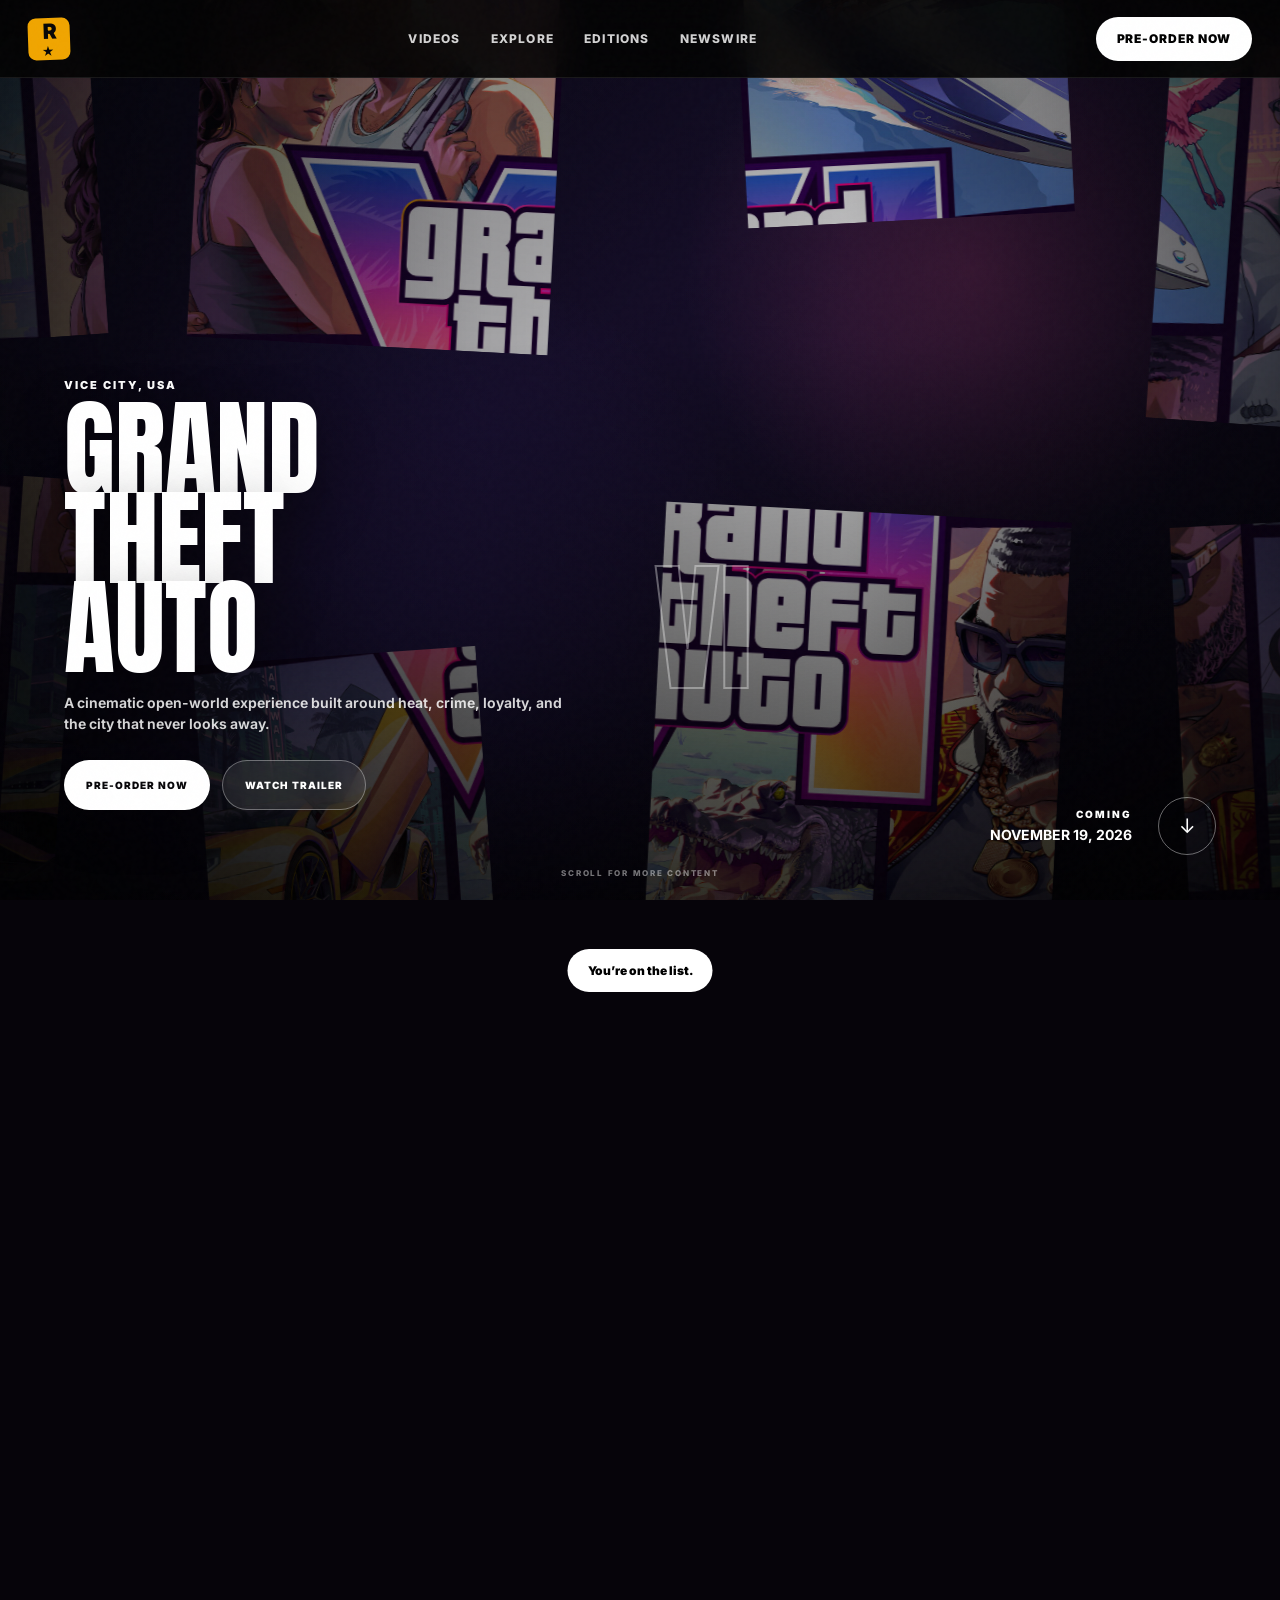
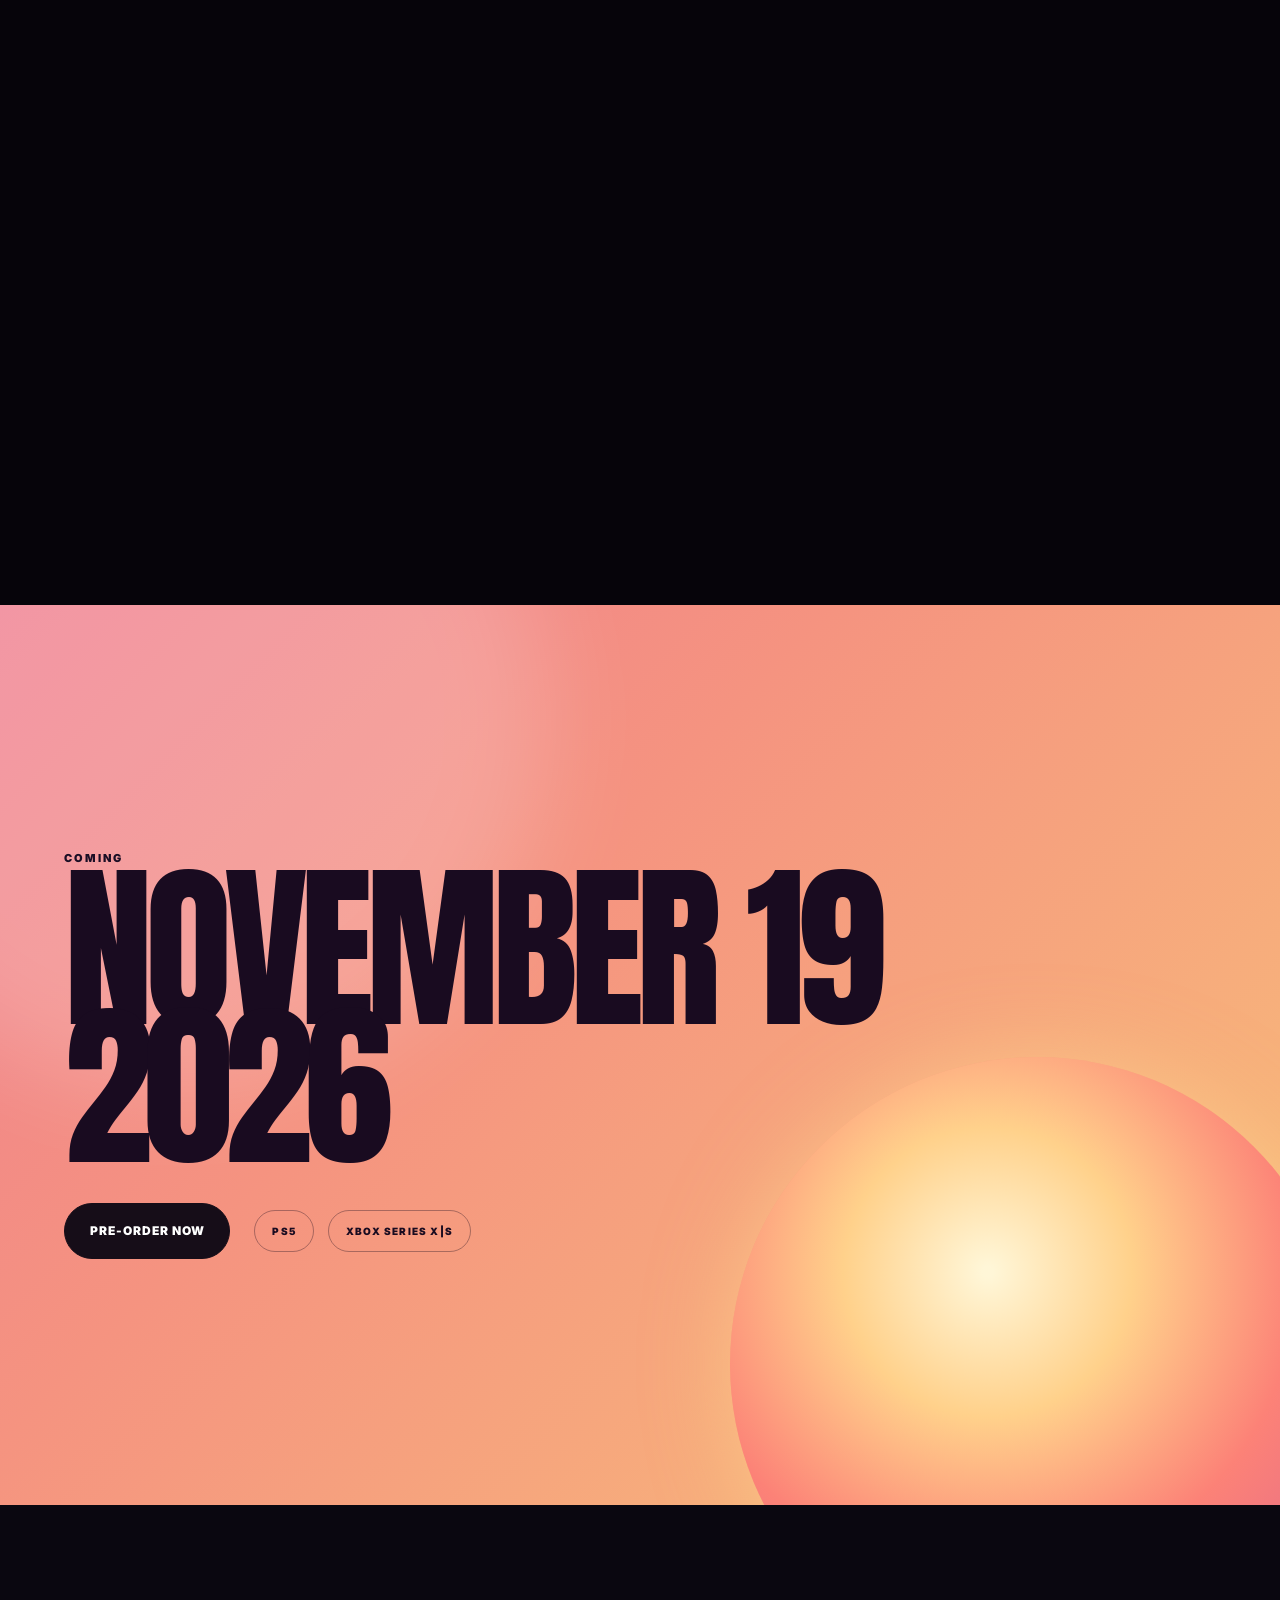
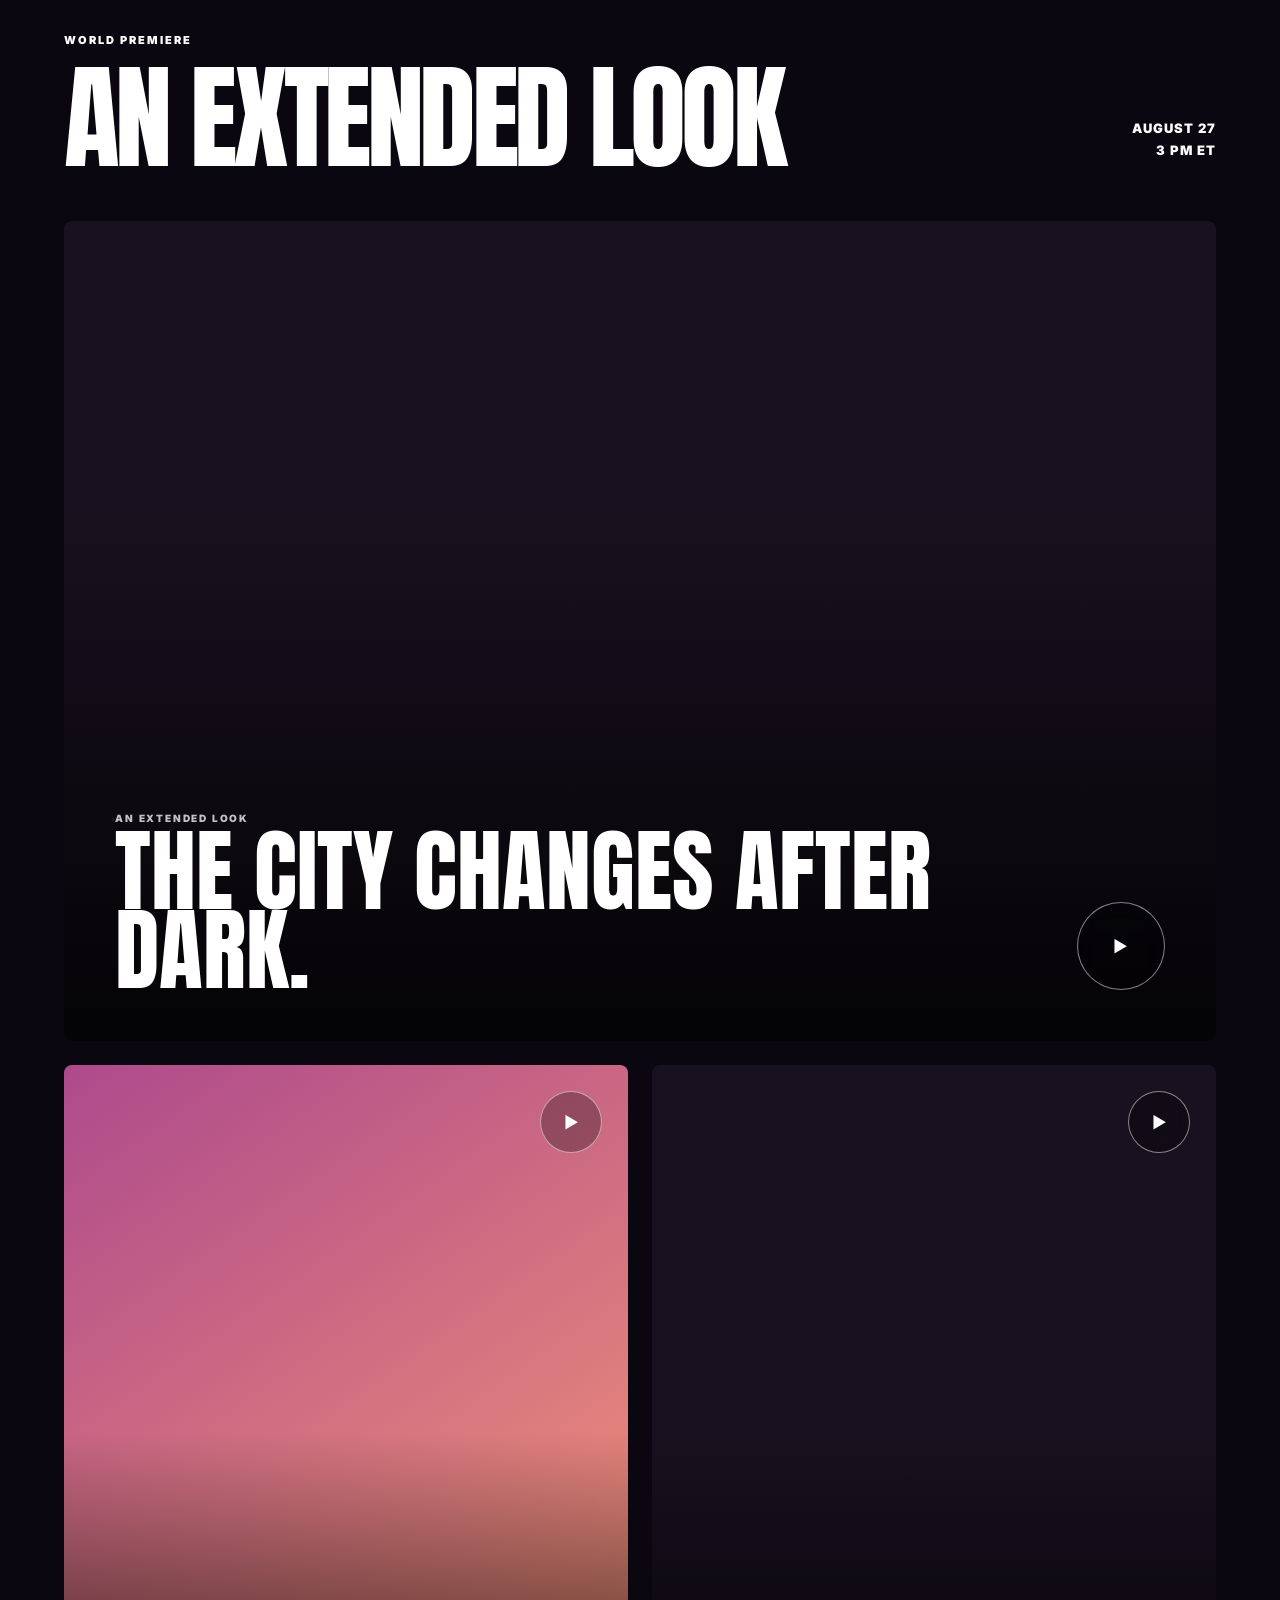
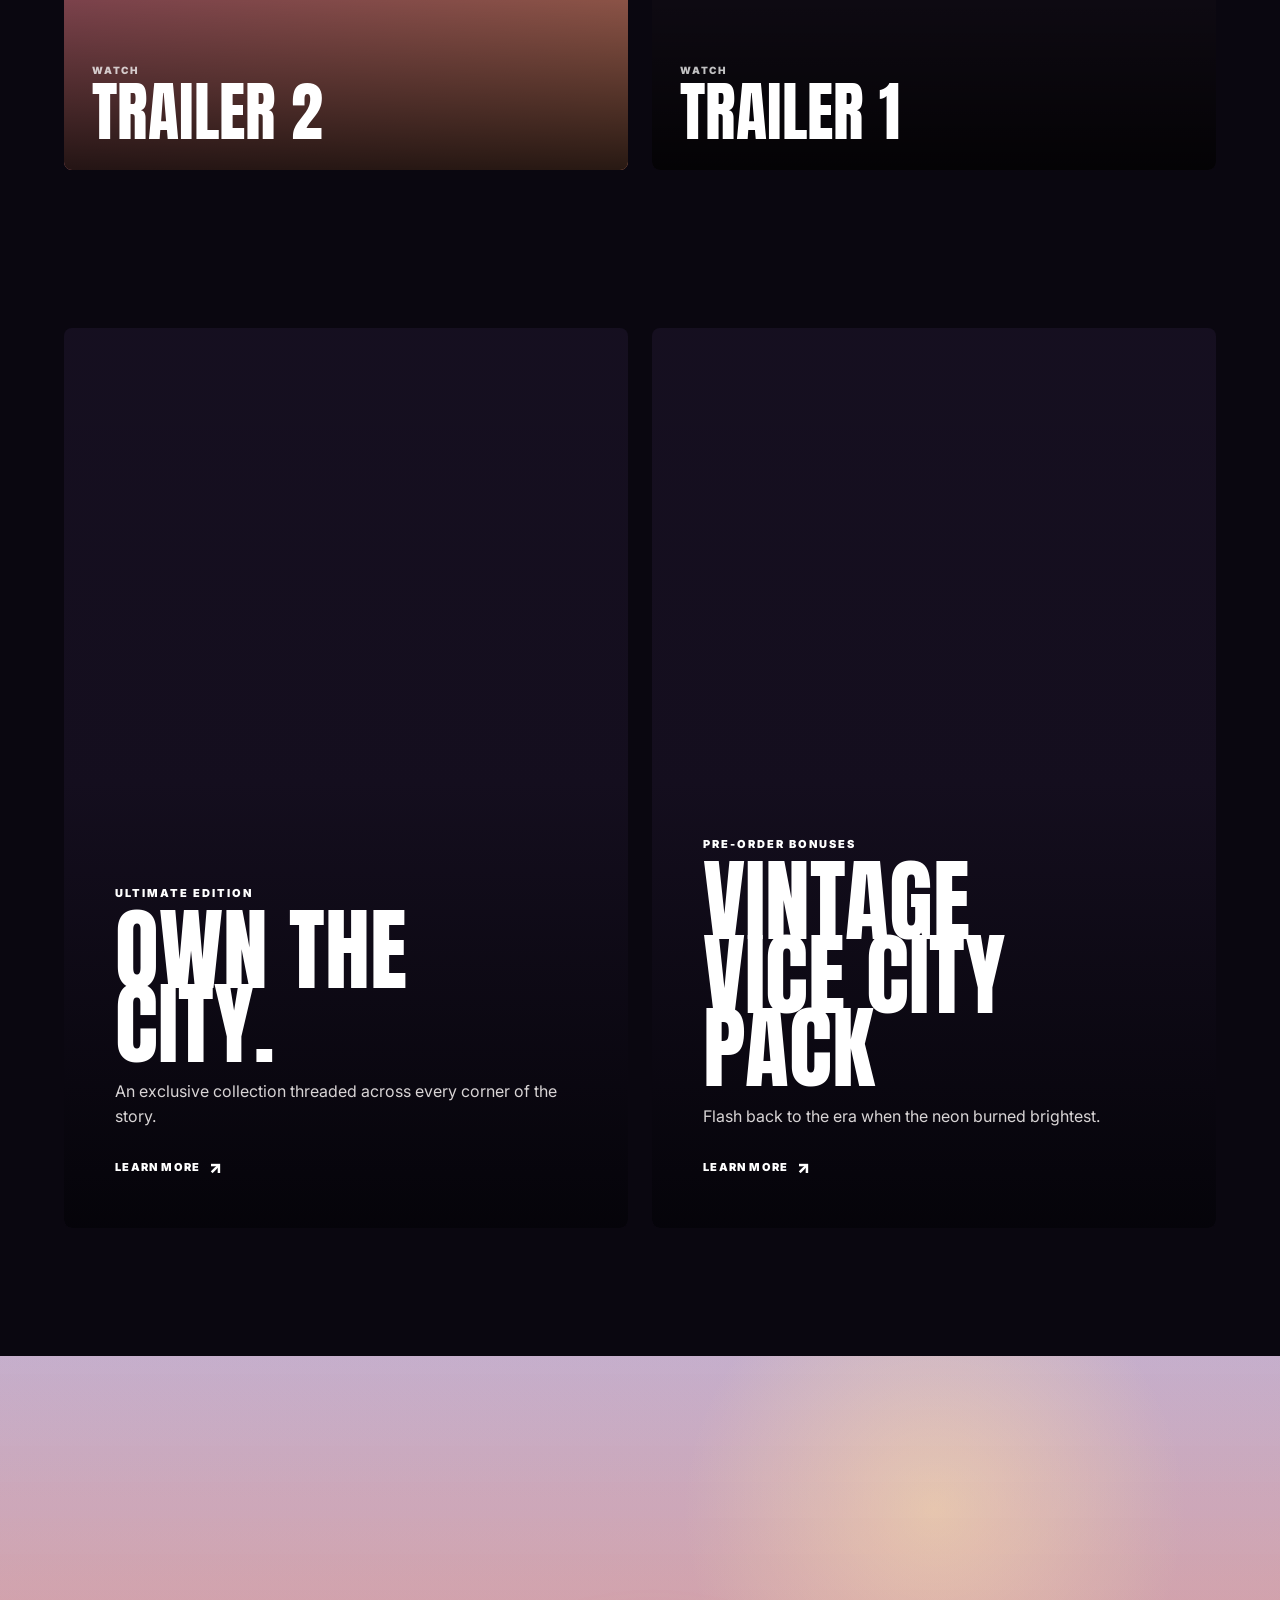
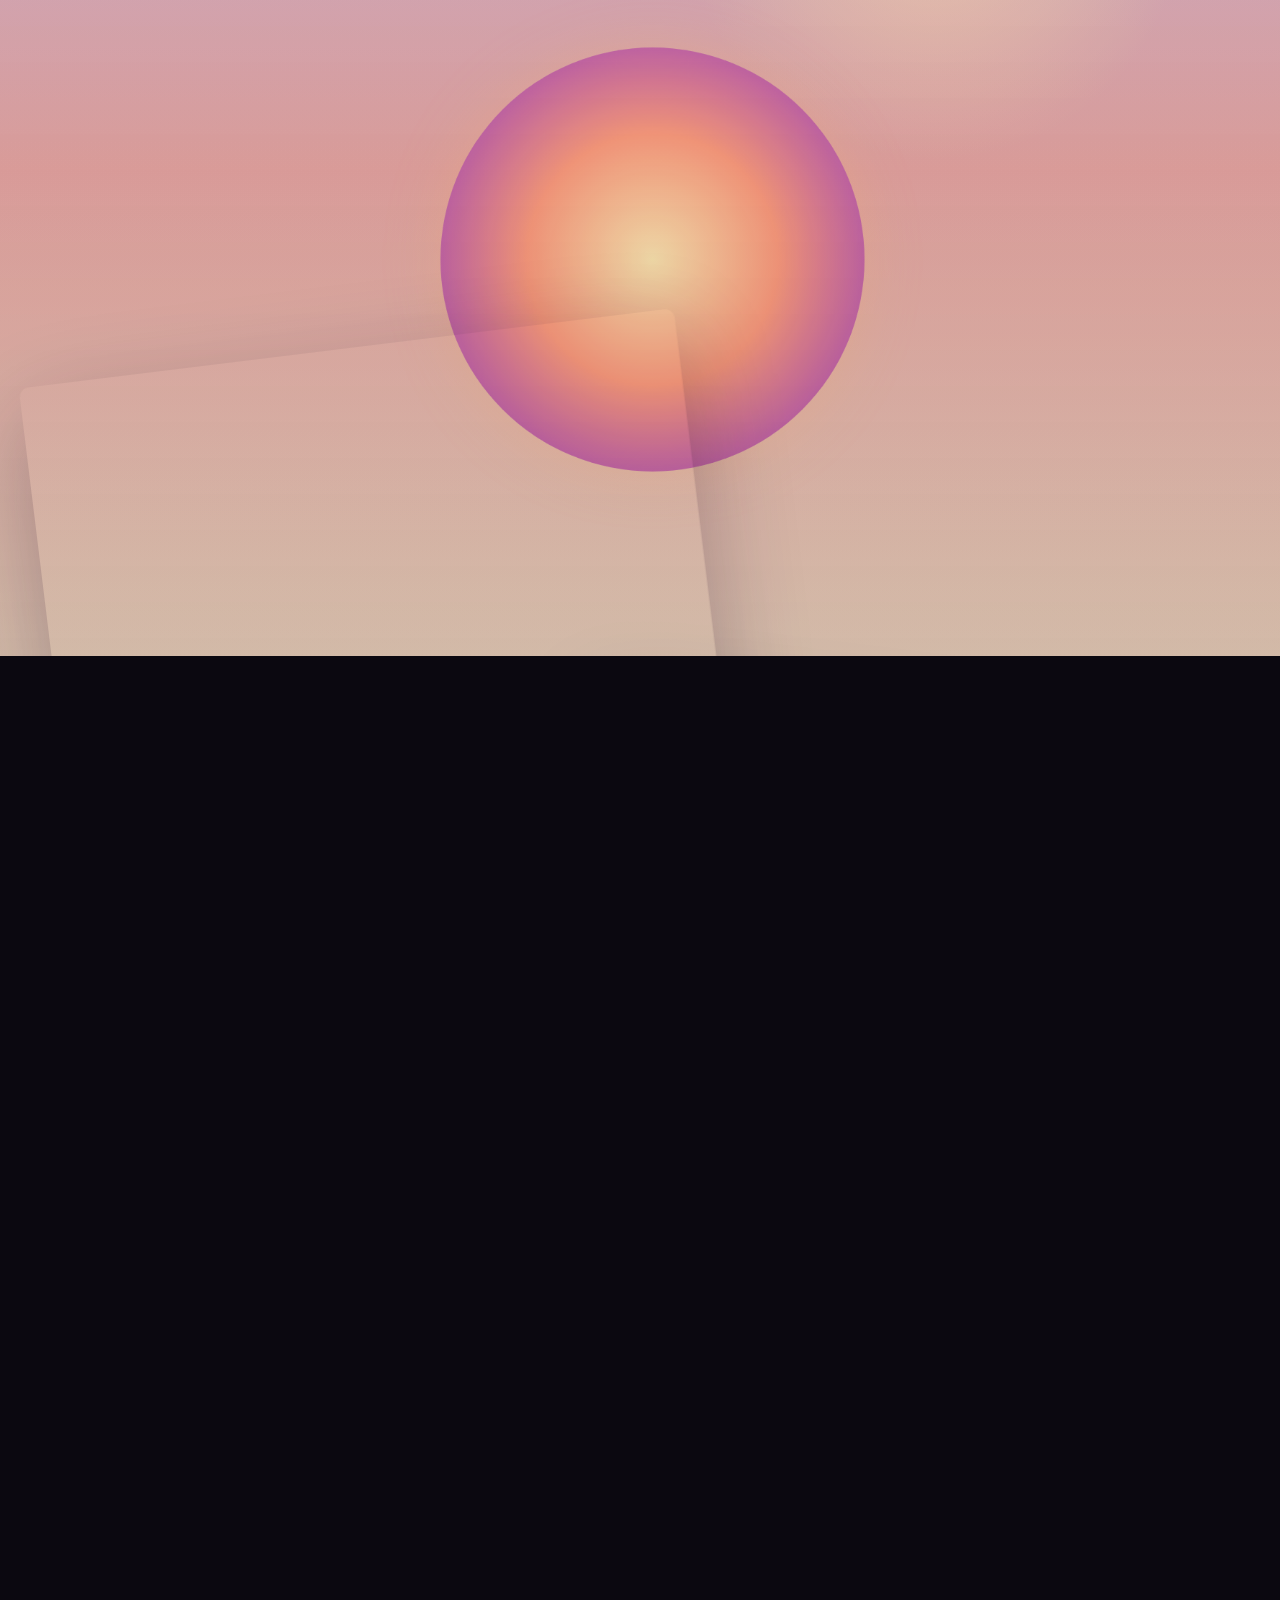
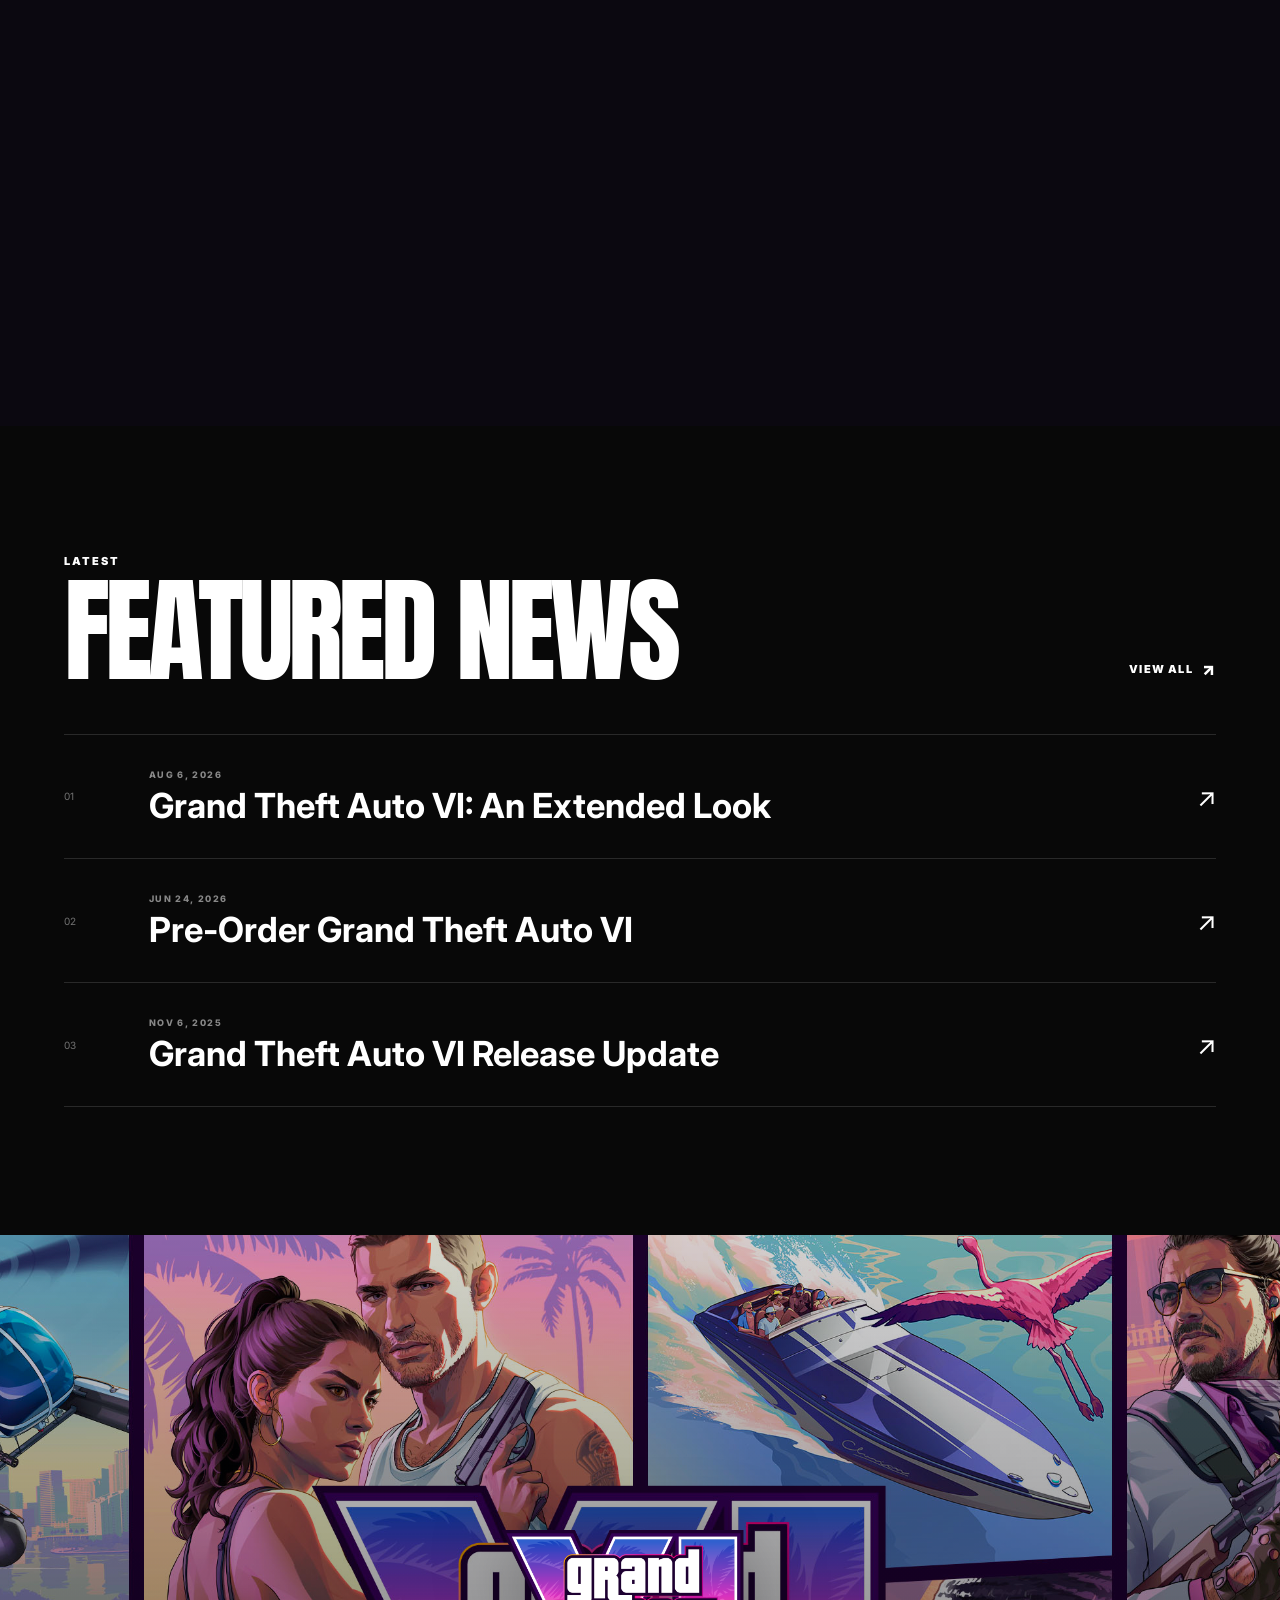
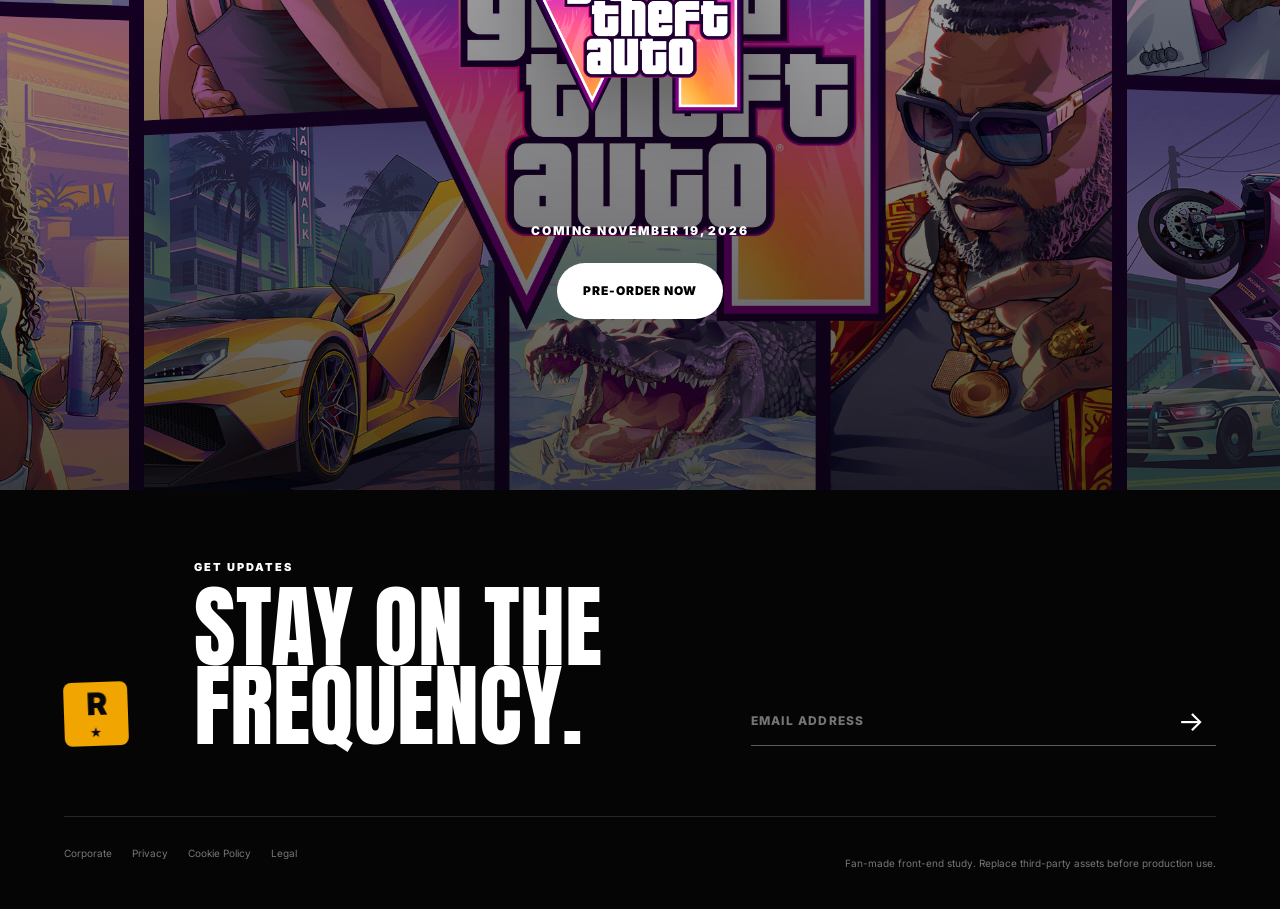
==== commit c10268f9: "Refine homepage hero and story UI" ====
--- a/index.html
+++ b/index.html
@@ -68,6 +68,11 @@
           <p class="eyebrow">Vice City, USA</p>
           <h1><span>GRAND</span><span>THEFT</span><span>AUTO</span></h1>
           <div class="hero-vi">VI</div>
+          <p class="hero-lead">A cinematic open-world experience built around heat, crime, loyalty, and the city that never looks away.</p>
+          <div class="hero-actions" aria-label="Hero actions">
+            <a class="hero-primary" href="product.html">Pre-Order Now</a>
+            <a class="hero-secondary" href="#media">Watch Trailer</a>
+          </div>
         </div>
 
         <div class="hero-bottom">
--- a/styles.css
+++ b/styles.css
@@ -76,10 +76,10 @@
 .hero { height: 245vh; background:#06040a; }
 .hero-sticky { position: sticky; top:0; width:100%; height:100svh; overflow:hidden; isolation:isolate; }
 .hero-backdrop { position:absolute; inset:0; background:
-  radial-gradient(circle at 75% 35%, rgba(255,90,158,.28), transparent 28%),
-  radial-gradient(circle at 30% 70%, rgba(86,58,187,.33), transparent 35%),
-  linear-gradient(145deg,#111026 0%,#1c1234 40%,#07060d 100%); }
-.poster-stage { position:absolute; inset:0; transform:scale(.84); transition:filter .2s; }
+  radial-gradient(circle at 76% 30%, rgba(255,90,158,.26), transparent 25%),
+  radial-gradient(circle at 30% 70%, rgba(86,58,187,.34), transparent 35%),
+  linear-gradient(145deg,#111026 0%,#1c1234 42%,#07060d 100%); }
+.poster-stage { position:absolute; inset:0; transform:scale(.88); transition:filter .2s; }
 .poster-slice { position:absolute; inset:0; background-image:url('assets/poster-full.jpg'); background-position:center; background-size:cover; will-change:transform,clip-path,opacity; filter:saturate(1.04) contrast(1.02); }
 .s1 { clip-path:polygon(0 0,18% 0,18% 44%,0 44%); transform:translate(-15vw,-12vh) rotate(-4deg); }
 .s2 { clip-path:polygon(18% 0,50% 0,50% 56%,18% 56%); transform:translate(-8vw,-18vh) rotate(3deg); }
@@ -90,13 +90,23 @@
 .s7 { clip-path:polygon(43% 40%,79% 40%,79% 100%,43% 100%); transform:translate(9vw,17vh) rotate(3deg); }
 .s8 { clip-path:polygon(79% 51%,100% 51%,100% 100%,79% 100%); transform:translate(18vw,11vh) rotate(-3deg); }
 .hero-logo { position:absolute; z-index:4; width:min(35vw,620px); left:50%; top:50%; transform:translate(-50%,-50%) scale(.72); opacity:0; filter:drop-shadow(0 12px 30px rgba(0,0,0,.35)); will-change:transform,opacity; }
-.hero-vignette { position:absolute; inset:0; z-index:5; background:linear-gradient(180deg,rgba(0,0,0,.12),rgba(0,0,0,.03) 50%,rgba(0,0,0,.75)); pointer-events:none; }
-.hero-copy { position:absolute; z-index:6; left:clamp(24px,5vw,80px); bottom:15vh; opacity:1; transition:opacity .2s; }
+.hero-vignette { position:absolute; inset:0; z-index:5; background:linear-gradient(180deg,rgba(0,0,0,.26),rgba(0,0,0,.04) 38%,rgba(0,0,0,.76)),linear-gradient(90deg,rgba(4,3,9,.86),rgba(4,3,9,.34) 38%,rgba(4,3,9,.18) 66%,rgba(4,3,9,.68)); pointer-events:none; }
+.hero-copy { position:absolute; z-index:6; left:clamp(24px,5vw,80px); bottom:clamp(72px,10vh,128px); width:min(720px,calc(100% - 48px)); opacity:1; transition:opacity .2s; }
 .eyebrow { margin:0 0 14px; font-size:11px; text-transform:uppercase; font-weight:900; letter-spacing:.18em; }
 .eyebrow.dark { color:#1b0e25; }
-.hero-copy h1 { margin:0; font:400 clamp(66px,12vw,190px)/.73 Anton,sans-serif; letter-spacing:-.035em; text-transform:uppercase; }
+.hero-copy h1 { margin:0; display:grid; gap:clamp(2px,.28vw,6px); font:400 clamp(68px,8.2vw,136px)/.82 Anton,sans-serif; letter-spacing:0; text-transform:uppercase; text-shadow:0 18px 55px rgba(0,0,0,.42); }
 .hero-copy h1 span { display:block; }
-.hero-vi { position:absolute; left:calc(100% + 22px); bottom:-8px; font:400 clamp(88px,15vw,230px)/.75 Anton,sans-serif; color:transparent; -webkit-text-stroke:2px rgba(255,255,255,.8); opacity:.8; }
+.hero-vi { position:absolute; left:min(100%, 590px); bottom:clamp(90px,10vw,138px); font:400 clamp(82px,11vw,178px)/.75 Anton,sans-serif; color:transparent; -webkit-text-stroke:2px rgba(255,255,255,.66); opacity:.54; }
+.hero-lead { max-width:520px; margin:clamp(14px,1.6vw,22px) 0 0; color:rgba(255,255,255,.84); font-size:clamp(14px,1.05vw,18px); line-height:1.52; font-weight:650; }
+.hero-actions { display:flex; align-items:center; gap:12px; flex-wrap:wrap; margin-top:clamp(16px,2vw,26px); }
+.hero-primary,
+.hero-secondary { min-height:50px; padding:0 22px; display:inline-flex; align-items:center; justify-content:center; border-radius:999px; text-transform:uppercase; font-size:10px; font-weight:900; letter-spacing:.1em; transition:transform .25s var(--ease), background .25s ease, color .25s ease, border-color .25s ease; }
+.hero-primary { background:#fff; color:#08070a; box-shadow:0 18px 45px rgba(0,0,0,.28); }
+.hero-secondary { border:1px solid rgba(255,255,255,.34); background:rgba(255,255,255,.08); backdrop-filter:blur(12px); color:#fff; }
+.hero-primary:hover,
+.hero-secondary:hover { transform:translateY(-2px); }
+.hero-primary:hover { background:var(--pink); color:#fff; }
+.hero-secondary:hover { border-color:#fff; background:#fff; color:#08070a; }
 .hero-bottom { position:absolute; z-index:6; right:clamp(24px,5vw,80px); bottom:5vh; display:flex; align-items:center; gap:26px; text-align:right; }
 .hero-bottom p { margin:0 0 4px; font-size:10px; letter-spacing:.2em; font-weight:900; }
 .hero-bottom strong { font-size:14px; }
@@ -250,20 +260,37 @@
 }
 .story-panel--copy {
   z-index: 10;
-  background: #efd9c2;
+  background:
+    linear-gradient(100deg, rgba(255,255,255,.36), transparent 38%),
+    linear-gradient(145deg, #f2d9bd 0%, #efd0bf 48%, #d2b2cf 100%);
   color: #12101a;
+}
+.story-panel--copy::before {
+  content: "VICE CITY";
+  position: absolute;
+  left: clamp(20px, 3vw, 54px);
+  right: clamp(20px, 3vw, 54px);
+  bottom: clamp(22px, 3vw, 54px);
+  z-index: 0;
+  color: rgba(18, 16, 26, .045);
+  font: 400 clamp(92px, 14vw, 260px)/.8 "League Gothic", "Arial Narrow", Anton, sans-serif;
+  letter-spacing: .01em;
+  text-align: center;
+  text-transform: uppercase;
+  pointer-events: none;
 }
 .story-copy {
   width: 100%;
   height: 100%;
   max-width: 1720px;
   margin: 0 auto;
-  padding: clamp(28px, 4.8vw, 82px);
+  padding: clamp(42px, 5vw, 96px);
   display: grid;
-  grid-template-columns: minmax(160px, .34fr) minmax(0, 1fr);
+  grid-template-columns: minmax(150px, .28fr) minmax(0, 1fr);
   grid-template-rows: auto 1fr auto;
-  column-gap: clamp(30px, 6vw, 110px);
+  gap: clamp(26px, 4vw, 72px) clamp(34px, 6vw, 120px);
   position: relative;
+  z-index: 1;
 }
 .story-eyebrow {
   grid-column: 1;
@@ -272,20 +299,29 @@
   padding-top: 7px;
   color: #17101d;
   font-size: clamp(10px, .82vw, 13px);
-  letter-spacing: .11em;
+  letter-spacing: .14em;
   line-height: 1;
+  position: relative;
+}
+.story-eyebrow::after {
+  content: "";
+  display: block;
+  width: min(100%, 118px);
+  height: 2px;
+  margin-top: 24px;
+  background: linear-gradient(90deg, #17101d, rgba(23, 16, 29, 0));
 }
 .story-title {
   grid-column: 2;
   grid-row: 1 / span 2;
   align-self: start;
-  margin: -0.035em 0 0;
-  max-width: 1120px;
+  margin: 0;
+  max-width: 1010px;
   font-family: "League Gothic", "Arial Narrow", Anton, sans-serif;
-  font-size: clamp(86px, 10.8vw, 186px);
+  font-size: clamp(82px, 8.6vw, 156px);
   font-weight: 400;
-  line-height: .735;
-  letter-spacing: -.018em;
+  line-height: .86;
+  letter-spacing: 0;
   text-transform: uppercase;
   text-wrap: balance;
 }
@@ -294,17 +330,19 @@
   grid-column: 2;
   grid-row: 3;
   justify-self: end;
-  width: min(100%, 690px);
-  margin: 0 0 clamp(12px, 2vw, 28px);
-  font-size: clamp(17px, 1.55vw, 25px);
-  line-height: 1.38;
-  font-weight: 650;
-  letter-spacing: -.02em;
+  width: min(100%, 720px);
+  margin: 0 0 clamp(6px, 1.4vw, 22px);
+  padding-top: clamp(18px, 2vw, 28px);
+  border-top: 2px solid rgba(18, 16, 26, .34);
+  font-size: clamp(18px, 1.35vw, 24px);
+  line-height: 1.45;
+  font-weight: 750;
+  letter-spacing: 0;
 }
 .story-count {
   position: absolute;
-  right: clamp(20px, 3vw, 50px);
-  bottom: clamp(18px, 2.2vw, 36px);
+  left: clamp(42px, 5vw, 96px);
+  bottom: clamp(34px, 4vw, 76px);
   z-index: 6;
   font-size: 10px;
   line-height: 1;
@@ -421,11 +459,13 @@
   .preorder--small { display:none; }
   .site-header { padding-inline:18px; height:68px; }
   .hero { height:220vh; }
-  .poster-stage { transform:scale(.94); }
-  .hero-copy { left:20px; bottom:18vh; }
-  .hero-copy h1 { font-size:clamp(64px,18vw,125px); }
+  .poster-stage { transform:scale(1.04); }
+  .hero-copy { left:20px; right:20px; bottom:clamp(58px,9vh,92px); width:auto; }
+  .hero-copy h1 { max-width:540px; font-size:clamp(58px,11.4vw,94px); line-height:.86; }
   .hero-vi { display:none; }
-  .hero-bottom { left:20px; right:20px; bottom:6vh; text-align:left; justify-content:space-between; }
+  .hero-lead { max-width:470px; margin-top:14px; font-size:14px; line-height:1.48; }
+  .hero-actions { margin-top:16px; }
+  .hero-bottom { left:20px; right:20px; bottom:5vh; text-align:left; justify-content:space-between; }
   .scroll-label { display:none; }
   .release-panel h2 { font-size:clamp(75px,21vw,150px); }
   .sun-disc { width:72vw; right:-25vw; bottom:-15vw; }
@@ -438,10 +478,11 @@
   .story-image--a { left:-9vw; top:10svh; }
   .story-image--b { right:-13vw; top:27svh; }
   .story-orb { width:64vw; left:18vw; top:14svh; }
-  .story-copy { grid-template-columns: 1fr; grid-template-rows:auto 1fr auto; }
-  .story-eyebrow { grid-column:1; grid-row:1; margin-bottom:26px; }
-  .story-title { grid-column:1; grid-row:2; font-size:clamp(76px,15.2vw,142px); }
-  .story-lead { grid-column:1; grid-row:3; justify-self:start; width:min(100%,650px); }
+  .story-copy { grid-template-columns: 1fr; grid-template-rows:auto auto 1fr; align-content:start; }
+  .story-eyebrow { grid-column:1; grid-row:1; margin-bottom:0; }
+  .story-title { grid-column:1; grid-row:2; max-width:900px; font-size:clamp(70px,13.6vw,132px); line-height:.9; }
+  .story-lead { grid-column:1; grid-row:3; justify-self:start; align-self:end; width:min(100%,650px); }
+  .story-count { left:auto; right:18px; bottom:20px; }
   .footer-top { grid-template-columns:70px 1fr; }
   .signup { grid-column:1/-1; }
 }
@@ -450,12 +491,17 @@
   .section-pad { padding:78px 18px; }
   .brand-mark { width:38px; }
   .hero { height:205vh; }
-  .poster-stage { transform:scale(1.45); transform-origin:center 47%; }
+  .poster-stage { transform:scale(1.14); transform-origin:center 43%; }
   .hero-backdrop { background:linear-gradient(150deg,#130d27,#25143a 46%,#07060d); }
-  .hero-copy { bottom:23vh; }
+  .hero-vignette { background:linear-gradient(180deg,rgba(0,0,0,.32),rgba(0,0,0,.06) 36%,rgba(0,0,0,.84)),linear-gradient(90deg,rgba(4,3,9,.88),rgba(4,3,9,.42) 58%,rgba(4,3,9,.5)); }
+  .hero-copy { left:16px; right:16px; bottom:clamp(76px,13vh,112px); width:auto; }
   .hero-copy .eyebrow { margin-bottom:8px; }
-  .hero-copy h1 { font-size:20vw; line-height:.77; }
-  .hero-bottom { bottom:7vh; }
+  .hero-copy h1 { gap:clamp(1px,.6vw,4px); max-width:360px; font-size:clamp(48px,13.5vw,74px); line-height:.9; }
+  .hero-lead { max-width:330px; margin-top:13px; font-size:12px; line-height:1.45; }
+  .hero-actions { gap:8px; margin-top:14px; }
+  .hero-primary,
+  .hero-secondary { min-height:42px; padding:0 13px; font-size:8px; letter-spacing:.07em; }
+  .hero-bottom { bottom:6vh; }
   .hero-bottom strong { font-size:11px; }
   .round-link { width:50px; }
   .release-panel { min-height:88svh; }
@@ -477,17 +523,19 @@
   .story-image--a { left:-18vw; top:9svh; }
   .story-image--b { right:-25vw; top:26svh; }
   .story-orb { width:78vw; left:10vw; top:16svh; }
-  .story-copy { padding: 24px 18px 28px; }
-  .story-eyebrow { margin-bottom: 19px; padding-top:0; font-size:9px; letter-spacing:.12em; }
+  .story-panel--copy::before { bottom: 18px; text-align:left; font-size:34vw; }
+  .story-copy { padding: 28px 18px 38px; gap:20px; }
+  .story-eyebrow { padding-top:0; font-size:9px; letter-spacing:.12em; }
+  .story-eyebrow::after { width:86px; margin-top:16px; }
   .story-title {
     margin:0;
     max-width:none;
-    font-size:clamp(56px,18.1vw,112px);
-    line-height:.72;
-    letter-spacing:-.015em;
-  }
-  .story-title span { white-space:nowrap; }
-  .story-lead { margin-top:20px; font-size:16px; line-height:1.42; max-width:530px; }
+    font-size:clamp(49px,14.8vw,86px);
+    line-height:.94;
+    letter-spacing:0;
+  }
+  .story-title span { white-space:normal; }
+  .story-lead { margin:0 0 38px; padding-top:16px; font-size:15px; line-height:1.48; max-width:530px; }
   .story-panel__content { left:18px; right:18px; bottom:60px; }
   .story-panel__content h3 { font-size:clamp(76px,24vw,128px); line-height:.76; }
   .story-panel__media--people { background-position: 34% center; }
@@ -501,6 +549,45 @@
   .footer-bottom { flex-direction:column; }
 }
 
+@media (max-height: 620px) and (max-width: 980px) {
+  .hero-copy {
+    bottom: 54px;
+  }
+
+  .hero-copy .eyebrow {
+    margin-bottom: 6px;
+    font-size: 9px;
+  }
+
+  .hero-copy h1 {
+    max-width: 440px;
+    font-size: clamp(48px, 10.5vw, 78px);
+    line-height: .86;
+  }
+
+  .hero-lead {
+    max-width: 420px;
+    margin-top: 10px;
+    font-size: 12px;
+    line-height: 1.4;
+  }
+
+  .hero-actions {
+    margin-top: 12px;
+  }
+
+  .hero-primary,
+  .hero-secondary {
+    min-height: 38px;
+    padding: 0 12px;
+    font-size: 8px;
+  }
+
+  .hero-bottom {
+    display: none;
+  }
+}
+
 @media (prefers-reduced-motion: reduce) {
   *, *::before, *::after { scroll-behavior:auto !important; transition-duration:.01ms !important; animation-duration:.01ms !important; animation-iteration-count:1 !important; }
   .hero { height:100svh; }
